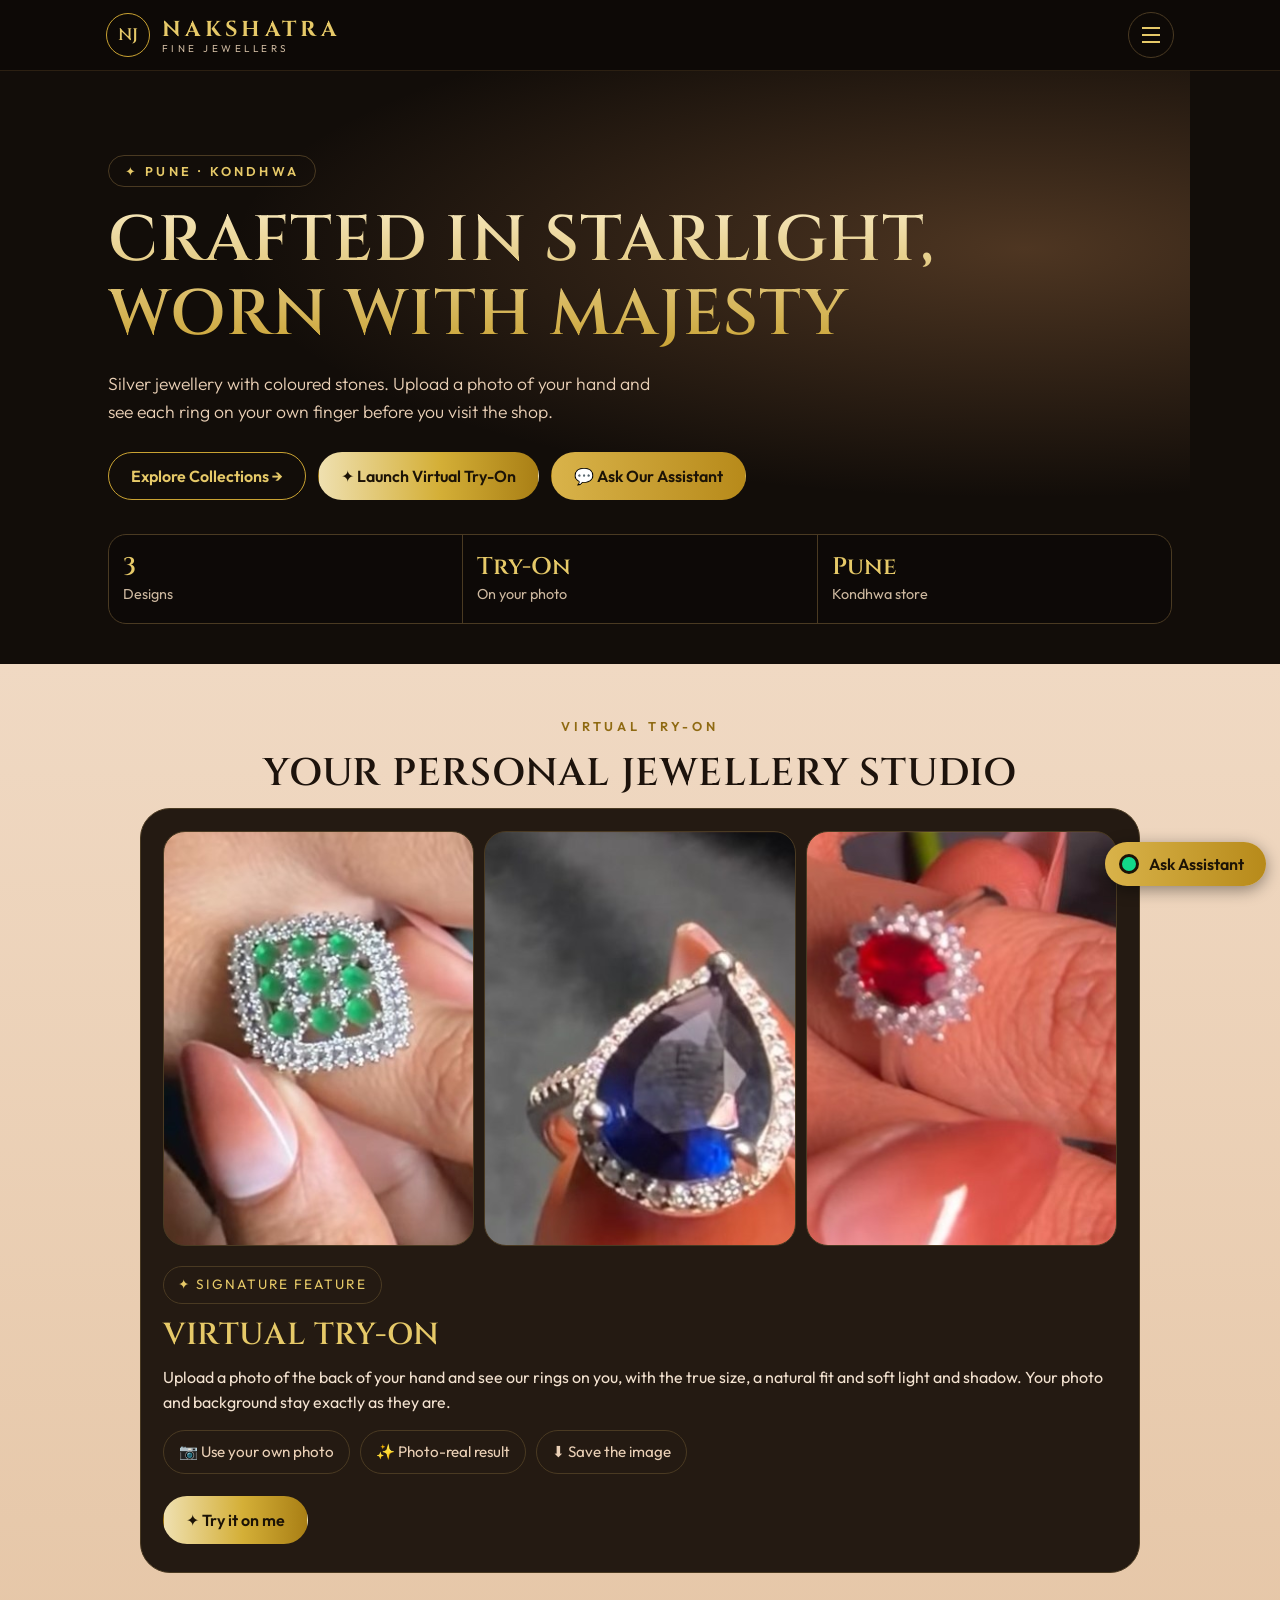
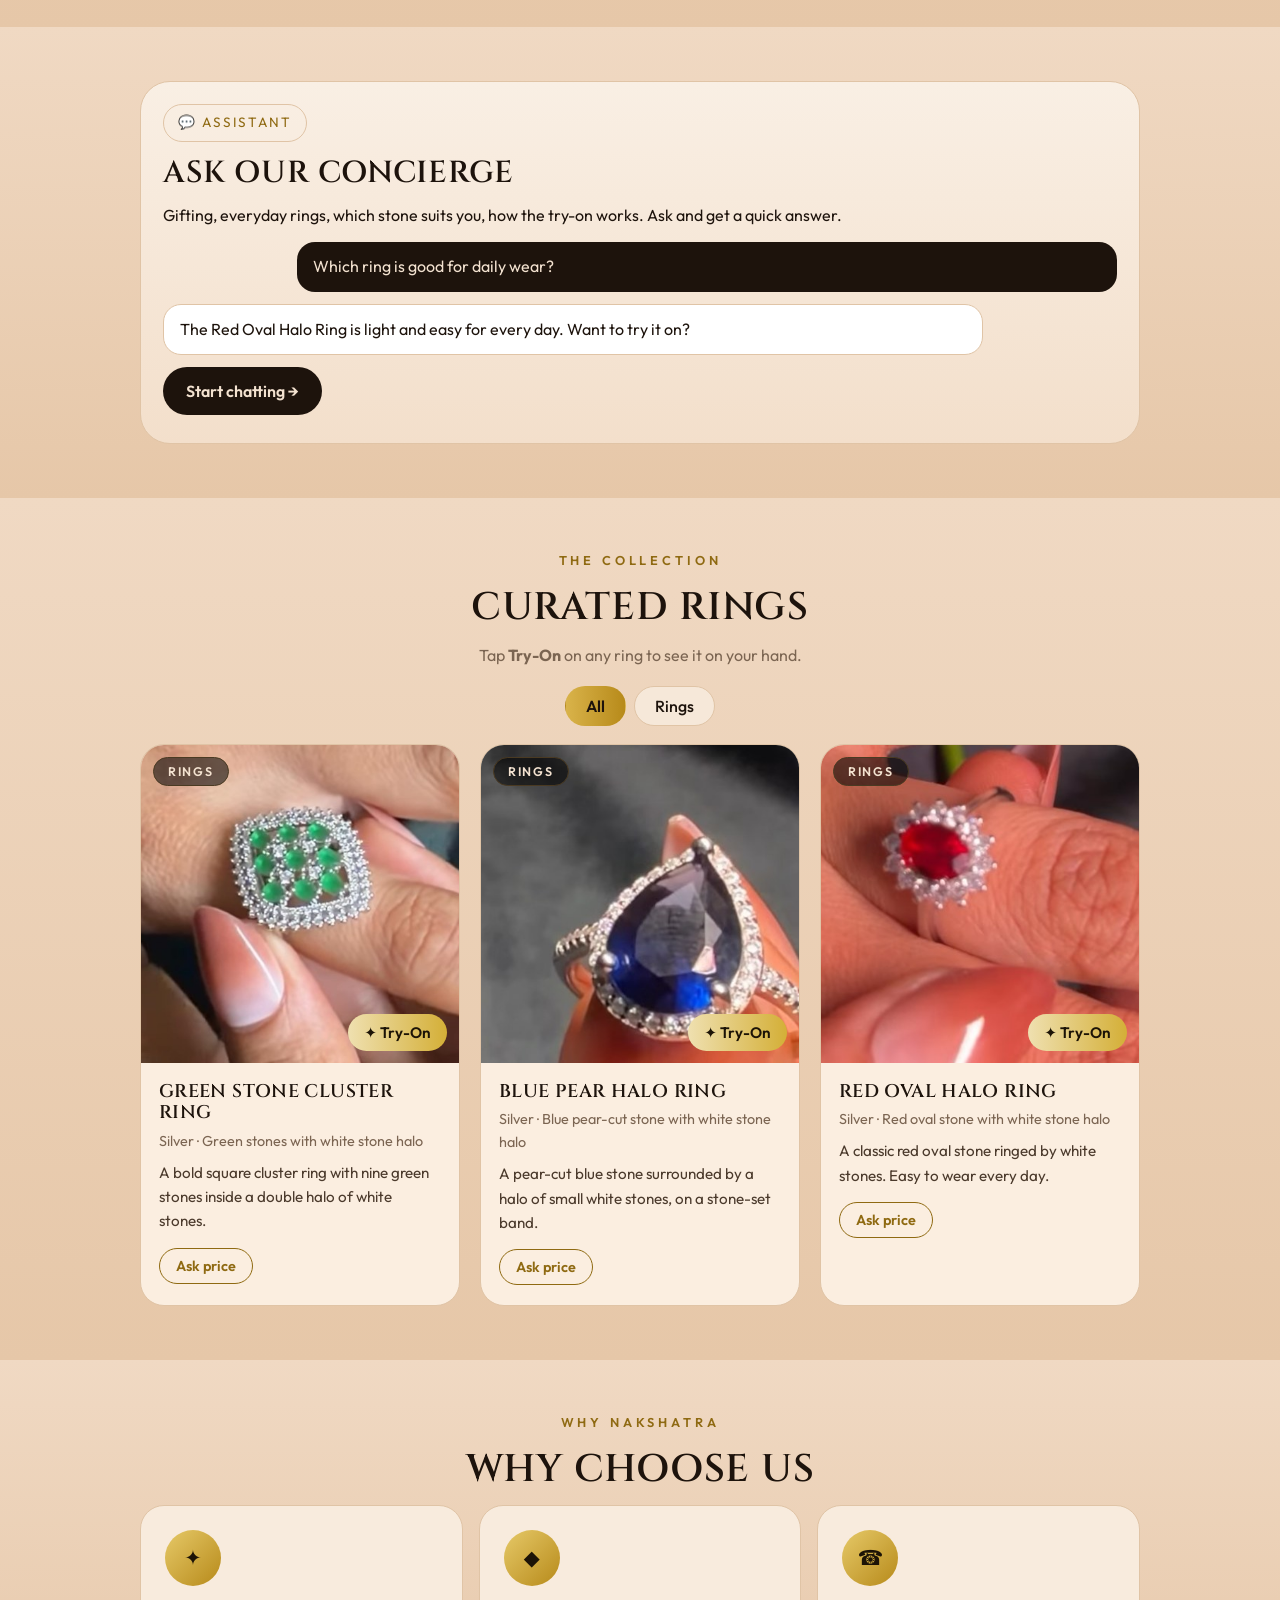
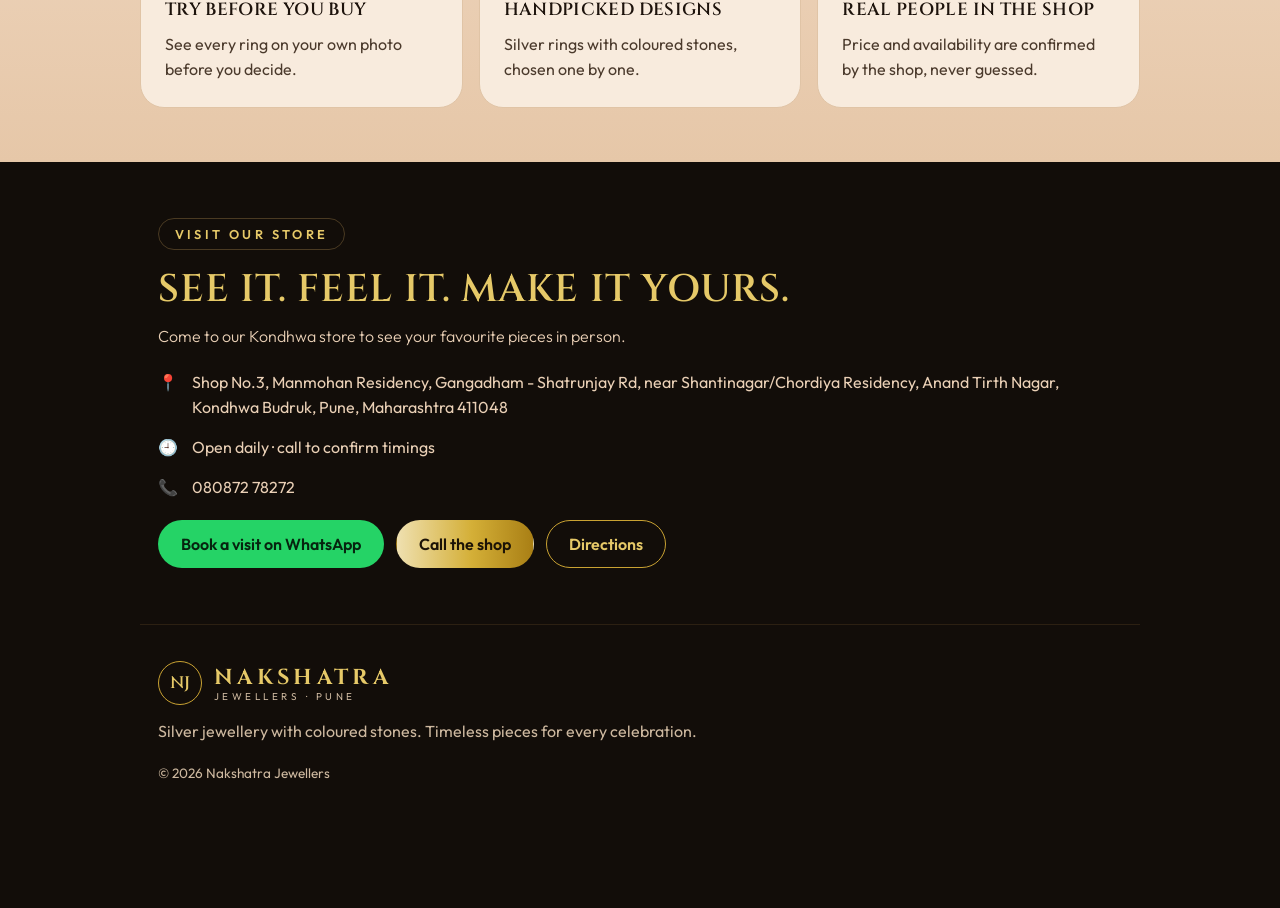
==== docs/index.html @ 8891cc96 "Redesign site: dark/gold concept, try-on studio overlay, store section Co-Authored-By: Claude Sonnet" ====
<!doctype html>
<html lang="en">
<head>
<meta charset="utf-8">
<meta name="viewport" content="width=device-width, initial-scale=1">
<title>Nakshatra Jewellers · Fine Jewellers, Pune</title>
<meta name="description" content="Nakshatra Jewellers, Pune. Silver rings with coloured stones and a virtual try-on: see a ring on your own hand before you visit.">
<link rel="preconnect" href="https://fonts.googleapis.com">
<link rel="preconnect" href="https://fonts.gstatic.com" crossorigin>
<link href="https://fonts.googleapis.com/css2?family=Cinzel:wght@500;600;700&family=Outfit:wght@300;400;500;600&display=swap" rel="stylesheet">
<link rel="stylesheet" href="style.css">
</head>
<body>

<header class="site" id="top">
  <div class="bar">
    <a class="brand" href="#top" aria-label="Nakshatra Jewellers home">
      <span class="mono" aria-hidden="true">NJ</span>
      <span class="bname"><b>NAKSHATRA</b><small>FINE JEWELLERS</small></span>
    </a>
    <button class="menubtn" id="menuBtn" type="button" aria-expanded="false" aria-controls="menu" aria-label="Menu"><span></span><span></span><span></span></button>
  </div>
  <nav class="menu" id="menu" hidden aria-label="Sections">
    <a href="#top">Home</a>
    <a href="#collection">Collection</a>
    <a href="#tryonfeature">AI Try-On</a>
    <a href="#stylist">Chatbot</a>
    <a href="#why">Why Choose Us</a>
    <a href="#contact">Contact Us</a>
  </nav>
</header>

<main>
  <section class="hero">
    <p class="eyebrow">✦ Pune · Kondhwa</p>
    <h1>Crafted in starlight, worn with majesty</h1>
    <p class="sub">Silver jewellery with coloured stones. Upload a photo of your hand and see each ring on your own finger before you visit the shop.</p>
    <div class="ctas">
      <a class="btn ghost" href="#collection">Explore Collections →</a>
      <button class="btn gold" type="button" data-open-studio>✦ Launch Virtual Try-On</button>
      <button class="btn gold2" type="button" data-open-chat>💬 Ask Our Assistant</button>
    </div>
    <div class="stats">
      <div><b id="statCount">3</b><span>Designs</span></div>
      <div><b>Try-On</b><span>On your photo</span></div>
      <div><b>Pune</b><span>Kondhwa store</span></div>
    </div>
  </section>

  <section id="tryonfeature" class="band light">
    <p class="eyebrow dark">Virtual try-on</p>
    <h2>Your personal jewellery studio</h2>
    <div class="feature">
      <div class="showcase" id="showcase" aria-hidden="true"></div>
      <p class="tag">✦ Signature feature</p>
      <h3>Virtual Try-On</h3>
      <p>Upload a photo of the back of your hand and see our rings on you, with the true size, a natural fit and soft light and shadow. Your photo and background stay exactly as they are.</p>
      <ul class="chips">
        <li>📷 Use your own photo</li>
        <li>✨ Photo-real result</li>
        <li>⬇ Save the image</li>
      </ul>
      <button class="btn gold" type="button" data-open-studio>✦ Try it on me</button>
    </div>
  </section>

  <section id="stylist" class="band light">
    <div class="feature soft">
      <p class="tag dark">💬 Assistant</p>
      <h3>Ask our concierge</h3>
      <p>Gifting, everyday rings, which stone suits you, how the try-on works. Ask and get a quick answer.</p>
      <div class="bubble me">Which ring is good for daily wear?</div>
      <div class="bubble bot">The Red Oval Halo Ring is light and easy for every day. Want to try it on?</div>
      <button class="btn dark" type="button" data-open-chat>Start chatting →</button>
    </div>
  </section>

  <section id="collection" class="band light">
    <p class="eyebrow dark">The collection</p>
    <h2>Curated rings</h2>
    <p class="lead">Tap <b>Try-On</b> on any ring to see it on your hand.</p>
    <div class="filters" id="filters" role="group" aria-label="Filter"></div>
    <div class="grid" id="grid"></div>
  </section>

  <section id="why" class="band light">
    <p class="eyebrow dark">Why Nakshatra</p>
    <h2>Why choose us</h2>
    <div class="why">
      <article><span class="ico">✦</span><h3>Try before you buy</h3><p>See every ring on your own photo before you decide.</p></article>
      <article><span class="ico">◆</span><h3>Handpicked designs</h3><p>Silver rings with coloured stones, chosen one by one.</p></article>
      <article><span class="ico">☎</span><h3>Real people in the shop</h3><p>Price and availability are confirmed by the shop, never guessed.</p></article>
    </div>
  </section>

  <section id="contact" class="visit">
    <p class="eyebrow">Visit our store</p>
    <h2>See it. Feel it. Make it yours.</h2>
    <p class="lead2">Come to our Kondhwa store to see your favourite pieces in person.</p>
    <ul class="info">
      <li><span>📍</span><span id="stAddr"></span></li>
      <li><span>🕘</span><span id="stHours"></span></li>
      <li><span>📞</span><span id="stPhone"></span></li>
    </ul>
    <div class="actions">
      <a class="btn wa" id="stWa" target="_blank" rel="noopener">Book a visit on WhatsApp</a>
      <a class="btn gold" id="stCall">Call the shop</a>
      <a class="btn ghost" id="stDir" target="_blank" rel="noopener">Directions</a>
    </div>
  </section>
</main>

<footer class="site">
  <div class="brand"><span class="mono" aria-hidden="true">NJ</span><span class="bname"><b>NAKSHATRA</b><small>JEWELLERS · PUNE</small></span></div>
  <p>Silver jewellery with coloured stones. Timeless pieces for every celebration.</p>
  <p class="copy">© 2026 Nakshatra Jewellers</p>
</footer>

<!-- Try-on studio -->
<div class="studio-wrap" id="studioWrap" hidden role="dialog" aria-modal="true" aria-labelledby="studioTitle">
  <div class="studio-head">
    <div><h2 id="studioTitle">Virtual Try-On Studio</h2><p>Upload a photo and see the ring on you.</p></div>
    <button type="button" id="studioClose" class="x" aria-label="Close studio">×</button>
  </div>
  <div class="studio-body">
    <details class="how" open>
      <summary>How to use · 4 easy steps</summary>
      <ol>
        <li><b>Add your photo.</b> Bright light, back of the hand, fingers visible.</li>
        <li><b>Pick the ring</b> you want to wear.</li>
        <li><b>Generate.</b> A few seconds and the ring is placed on your finger.</li>
        <li><b>Save</b> the image to share it.</li>
      </ol>
    </details>
    <div class="studio">
      <div class="stage">
        <canvas id="cv" width="800" height="600" aria-label="Try-on preview"></canvas>
        <div class="busy" id="busy" hidden><div><span class="spin" aria-hidden="true"></span><p id="busyTxt"></p></div></div>
      </div>
      <div class="controls">
        <div class="step">
          <h3>Step 1 · Your photo</h3>
          <input type="file" id="file" class="file" accept="image/*">
          <label class="btn gold" for="file" id="upload">⬆ Upload photo</label>
        </div>
        <div class="step" id="stepRing" hidden>
          <h3>Step 2 · Jewellery</h3>
          <div class="picks" id="picks"></div>
        </div>
        <div class="step" id="stepGo" hidden>
          <h3>Step 3 · See it on your finger</h3>
          <button class="btn gold" id="generate" type="button">Generate try-on</button>
          <button class="btn ghost" id="save" type="button" disabled>Save image</button>
        </div>
        <p class="status" id="status" role="status" aria-live="polite">Add a clear photo of the back of your hand to start.</p>
      </div>
    </div>
  </div>
</div>

<button class="chatbtn" id="chatBtn" type="button" aria-expanded="false" aria-controls="chat"><span class="dot" aria-hidden="true"></span>Ask Assistant</button>
<aside class="chat" id="chat" hidden aria-label="Chat">
  <div class="chathead"><strong>Chat with Nakshatra</strong><button type="button" id="chatClose" aria-label="Close chat">×</button></div>
  <div class="msgs" id="msgs" aria-live="polite"></div>
  <div class="faq" id="faq"></div>
  <form class="chatform" id="chatForm" hidden>
    <input type="text" id="chatIn" placeholder="Type your question" aria-label="Your question" autocomplete="off">
    <button class="btn gold" type="submit" id="chatSend">Send</button>
  </form>
</aside>

<script src="config.js"></script>
<script src="products.js"></script>
<script src="app.js"></script>
</body>
</html>
---- docs/style.css ----
:root{
  --ink:#1d130c; --dark:#120d09; --dark2:#241a12; --cream:#f3e2d0; --cream2:#ead0b6; --muted:#7b6552; --lmuted:#cdb89f;
  --gold:#c9a232; --gold2:#e6c968; --goldd:#8f6a12; --line:#4a3a22; --lline:#e0c4a6; --danger:#e0584f;
  --serif:"Cinzel",Georgia,"Times New Roman",serif; --sans:"Outfit",system-ui,-apple-system,"Segoe UI",Roboto,Arial,sans-serif;
}
*{box-sizing:border-box}
html{scroll-behavior:smooth;scroll-padding-top:72px}
body{margin:0;background:var(--dark);color:var(--cream);font:16px/1.6 var(--sans)}
body.lock{overflow:hidden}
h1,h2,h3{font-family:var(--serif);font-weight:600;margin:0 0 12px;line-height:1.15;text-transform:uppercase;letter-spacing:.02em}
h1{font-size:clamp(2.2rem,8vw,4rem);background:linear-gradient(180deg,#f6e7bd,#c9a232);-webkit-background-clip:text;background-clip:text;color:transparent}
h2{font-size:clamp(1.6rem,5vw,2.4rem)}
h3{font-size:1.1rem}
p{margin:0 0 14px}
a{color:inherit}
[hidden]{display:none!important}
:focus-visible{outline:2px solid var(--gold2);outline-offset:2px}

/* header */
header.site{position:sticky;top:0;z-index:40;background:rgba(14,10,7,.96);border-bottom:1px solid #2c2012}
.bar{display:flex;justify-content:space-between;align-items:center;padding:12px 16px;max-width:1100px;margin:0 auto}
.brand{display:flex;align-items:center;gap:12px;text-decoration:none}
.mono{display:grid;place-items:center;width:44px;height:44px;border:1.5px solid var(--gold);border-radius:50%;font:600 1.05rem var(--serif);color:var(--gold2)}
.bname{display:flex;flex-direction:column;line-height:1.1}
.bname b{font:700 1.35rem var(--serif);letter-spacing:.2em;color:var(--gold2)}
.bname small{font-size:.62rem;letter-spacing:.35em;color:var(--lmuted)}
.menubtn{width:46px;height:46px;border-radius:50%;border:1px solid var(--line);background:none;display:grid;place-content:center;gap:5px;cursor:pointer}
.menubtn span{display:block;width:18px;height:2px;background:var(--gold2)}
.menu{display:flex;flex-direction:column;max-width:1100px;margin:0 auto;padding:6px 16px 14px}
.menu a{padding:13px 4px;text-decoration:none;color:var(--cream);border-top:1px solid #2c2012;font-size:1.05rem}
.menu a:hover{color:var(--gold2)}

/* buttons */
.btn{display:inline-block;border:1px solid transparent;padding:13px 22px;border-radius:999px;font:600 1rem var(--sans);cursor:pointer;text-decoration:none;text-align:center;color:var(--ink)}
.btn.gold{background:linear-gradient(90deg,#efe0b0,#d4af37 55%,#a97f15);color:#1c1306}
.btn.gold2{background:linear-gradient(90deg,#d9b34a,#b78a1a);color:#1c1306}
.btn.ghost{background:transparent;border-color:var(--gold);color:var(--gold2)}
.btn.dark{background:var(--ink);color:var(--cream)}
.btn.wa{background:#25d366;color:#06240f}
.btn:disabled{opacity:.45;cursor:not-allowed}

/* hero */
.hero{padding:52px 18px 40px;max-width:1100px;margin:0 auto;background:radial-gradient(120% 70% at 85% 30%,rgba(190,130,80,.35),transparent 60%)}
.eyebrow{display:inline-block;margin:0 0 18px;padding:7px 16px;border:1px solid var(--line);border-radius:999px;font:600 .8rem var(--sans);letter-spacing:.25em;text-transform:uppercase;color:var(--gold2)}
.eyebrow.dark{border:0;padding:0;color:var(--goldd);display:block;text-align:center;letter-spacing:.3em}
.sub{font-size:1.1rem;color:var(--cream2);max-width:46ch;margin:18px 0 26px;font-weight:300}
.ctas{display:flex;flex-direction:column;gap:12px;align-items:flex-start}
.stats{display:flex;margin-top:34px;border:1px solid var(--line);border-radius:18px;background:rgba(0,0,0,.28)}
.stats div{flex:1;padding:16px 14px;display:flex;flex-direction:column;border-left:1px solid var(--line)}
.stats div:first-child{border-left:0}
.stats b{font:600 1.5rem var(--serif);color:var(--gold2)}
.stats span{font-size:.9rem;color:var(--lmuted)}

/* light bands */
.band{padding:54px 18px;max-width:100%}
.band.light{background:linear-gradient(180deg,#f0d9c3,#e6c7a8);color:var(--ink)}
.band>*{max-width:1000px;margin-left:auto;margin-right:auto}
.band h2{text-align:center}
.lead{text-align:center;color:var(--muted)}
.feature{background:var(--dark2);color:var(--cream);border:1px solid var(--line);border-radius:30px;padding:22px 22px 28px}
.feature.soft{background:linear-gradient(180deg,#f9efe4,#f3dfcb);color:var(--ink);border-color:var(--lline)}
.feature h3{font-size:1.9rem;color:var(--gold2)}
.feature.soft h3{color:var(--ink)}
.tag{display:inline-block;padding:7px 14px;border:1px solid var(--line);border-radius:999px;font-size:.85rem;letter-spacing:.14em;text-transform:uppercase;color:var(--gold2)}
.tag.dark{border-color:var(--lline);color:var(--goldd)}
.showcase{display:grid;grid-template-columns:repeat(3,1fr);gap:10px;margin-bottom:20px}
.showcase div{aspect-ratio:3/4;border-radius:22px;border:1px solid var(--line);background:#0f0a06 center/cover}
.chips{list-style:none;margin:6px 0 22px;padding:0;display:flex;flex-wrap:wrap;gap:10px}
.chips li{padding:9px 15px;border:1px solid var(--line);border-radius:999px;font-size:.95rem;color:var(--cream2)}
.bubble{max-width:86%;padding:12px 16px;border-radius:18px;margin:12px 0}
.bubble.me{background:var(--ink);color:var(--cream);margin-left:auto}
.bubble.bot{background:#fff;border:1px solid var(--lline)}

/* collection */
.filters{display:flex;gap:8px;flex-wrap:wrap;justify-content:center;margin:18px auto}
.filters button{border:1px solid var(--lline);background:#f6e8d9;color:var(--ink);padding:9px 20px;border-radius:999px;font:500 1rem var(--sans);cursor:pointer}
.filters button[aria-pressed="true"]{background:linear-gradient(90deg,#d9b34a,#b78a1a);border-color:transparent;font-weight:600}
.grid{display:grid;grid-template-columns:repeat(auto-fill,minmax(260px,1fr));gap:20px;max-width:1000px}
.card{background:#fbeee0;border:1px solid var(--lline);border-radius:24px;overflow:hidden;min-width:0}
.card .ph{position:relative;background:var(--dark)}
.card img{display:block;width:100%;aspect-ratio:1/1;object-fit:cover}
.card .badge{position:absolute;left:12px;top:12px;padding:6px 14px;border-radius:999px;background:rgba(0,0,0,.55);border:1px solid var(--line);font:600 .78rem var(--sans);letter-spacing:.14em;text-transform:uppercase;color:var(--cream)}
.card .tryb{position:absolute;right:12px;bottom:12px;padding:9px 16px;border:0;border-radius:999px;background:linear-gradient(90deg,#efe0b0,#d4af37);color:#1c1306;font:600 .95rem var(--sans);cursor:pointer}
.card .body{padding:16px 18px 20px}
.card h3{font-size:1.15rem;margin:2px 0 6px}
.card .meta{font-size:.9rem;color:var(--muted);margin-bottom:8px}
.card p{font-size:.95rem;color:#4b3a2c}
.card .ask{border:1px solid var(--goldd);background:none;color:var(--goldd);padding:8px 16px;border-radius:999px;font:600 .9rem var(--sans);cursor:pointer}

/* why */
.why{display:grid;gap:16px;grid-template-columns:repeat(auto-fit,minmax(240px,1fr))}
.why article{background:#f8ebdd;border:1px solid var(--lline);border-radius:24px;padding:24px}
.ico{display:grid;place-items:center;width:56px;height:56px;border-radius:50%;background:linear-gradient(135deg,#e6c968,#b78a1a);font-size:1.3rem;margin-bottom:14px;color:#1c1306}
.why p{color:#4b3a2c;margin:0}

/* visit */
.visit{padding:56px 18px;max-width:1000px;margin:0 auto}
.visit h2{color:var(--gold2)}
.lead2{color:var(--cream2);font-weight:300}
.info{list-style:none;padding:0;margin:20px 0;display:grid;gap:14px}
.info li{display:flex;gap:14px;color:var(--cream2)}
.actions{display:flex;flex-direction:column;gap:12px;align-items:flex-start}

footer.site{border-top:1px solid #2c2012;padding:36px 18px 110px;max-width:1000px;margin:0 auto;color:var(--lmuted)}
footer .copy{font-size:.85rem;margin-top:18px}
footer .brand{margin-bottom:14px}

/* studio overlay */
.studio-wrap{position:fixed;inset:0;z-index:60;background:var(--dark);overflow-y:auto;-webkit-overflow-scrolling:touch}
.studio-head{position:sticky;top:0;z-index:2;display:flex;justify-content:space-between;align-items:center;gap:12px;padding:14px 16px;background:#0e0a07;border-bottom:1px solid #2c2012}
.studio-head h2{font-size:1.15rem;margin:0;color:var(--gold2)}
.studio-head p{margin:0;font-size:.85rem;color:var(--lmuted)}
.x{width:44px;height:44px;border-radius:50%;border:1px solid var(--line);background:none;color:var(--cream);font-size:1.6rem;line-height:1;cursor:pointer}
.studio-body{max-width:1000px;margin:0 auto;padding:16px 16px 40px}
.how{border:1px solid var(--line);border-radius:18px;padding:12px 16px;margin-bottom:18px;background:#19110a}
.how summary{cursor:pointer;color:var(--gold2);letter-spacing:.12em;text-transform:uppercase;font-size:.85rem;font-weight:600}
.how ol{margin:12px 0 4px;padding-left:20px;color:var(--cream2)}
.studio{display:grid;grid-template-columns:minmax(0,1.2fr) minmax(0,1fr);gap:24px;align-items:start}
.stage{position:relative}
.stage canvas{display:block;width:auto;max-width:100%;max-height:78vh;height:auto;margin:0 auto;background:#151009;border:1px solid var(--line);border-radius:18px;touch-action:pan-y}
.step{margin-bottom:22px}
.step h3{font-size:.85rem;letter-spacing:.25em;color:var(--gold2)}
.step .btn+.btn{margin-left:8px}
.picks{display:grid;grid-template-columns:repeat(3,1fr);gap:8px}
.pick{border:2px solid var(--line);border-radius:16px;background:#19110a;color:var(--cream);padding:8px;cursor:pointer;font:inherit;font-size:.78rem;line-height:1.3;text-align:center}
.pick img{display:block;width:100%;aspect-ratio:1;object-fit:contain;background:#0f0a06;border-radius:10px;margin-bottom:6px}
.pick[aria-pressed="true"]{border-color:var(--gold2);background:#2a1d0e}
.status{min-height:3em;color:var(--lmuted)}
.status.err{color:var(--danger)}
.file{position:absolute;width:1px;height:1px;opacity:0;overflow:hidden}
.file:focus-visible + label{outline:2px solid var(--gold2);outline-offset:2px}
.busy{position:absolute;inset:0;display:grid;place-items:center;text-align:center;padding:24px;background:rgba(14,10,7,.85);color:var(--cream);font-weight:600;border-radius:18px}
.busy p{margin:12px 0 0;max-width:30ch}
.spin{display:inline-block;width:34px;height:34px;border:3px solid var(--line);border-top-color:var(--gold2);border-radius:50%;animation:spin 1s linear infinite}
@keyframes spin{to{transform:rotate(360deg)}}
@media (prefers-reduced-motion:reduce){.spin{animation:none}html{scroll-behavior:auto}}

/* chat */
.chatbtn{position:fixed;right:max(14px,env(safe-area-inset-right,0px));bottom:calc(14px + env(safe-area-inset-bottom,0px));z-index:50;display:flex;align-items:center;gap:10px;background:linear-gradient(90deg,#d9b34a,#b78a1a);color:#1c1306;border:0;border-radius:999px;padding:12px 22px 12px 14px;font:600 1rem var(--sans);cursor:pointer;box-shadow:0 4px 16px rgba(0,0,0,.4)}
.chatbtn .dot{width:20px;height:20px;border-radius:50%;background:#12d98a;border:3px solid #1c1306}
.chat{position:fixed;right:max(14px,env(safe-area-inset-right,0px));bottom:calc(14px + env(safe-area-inset-bottom,0px));z-index:70;width:min(380px,calc(100vw - 28px));height:min(540px,calc(100dvh - 28px));background:#fbeee0;color:var(--ink);border:1px solid var(--lline);border-radius:22px;box-shadow:0 10px 36px rgba(0,0,0,.5);display:flex;flex-direction:column;overflow:hidden}
.chathead{display:flex;justify-content:space-between;align-items:center;padding:14px 16px;background:var(--dark);color:var(--gold2);font-family:var(--serif);letter-spacing:.06em}
.chathead button{background:none;border:0;color:var(--cream);font-size:1.5rem;line-height:1;cursor:pointer}
.msgs{flex:1;min-height:0;overflow-y:auto;padding:12px;display:flex;flex-direction:column;gap:8px}
.m{max-width:88%;padding:9px 13px;border-radius:16px;white-space:pre-wrap;overflow-wrap:anywhere;font-size:.95rem}
.m.bot{background:#fff;border:1px solid var(--lline);align-self:flex-start}
.m.me{background:var(--ink);color:var(--cream);align-self:flex-end}
.faq{display:flex;flex-wrap:wrap;gap:6px;padding:0 12px 10px}
.faq button{border:1px solid var(--lline);background:#f6e8d9;border-radius:999px;padding:7px 13px;font:inherit;font-size:.85rem;cursor:pointer;color:var(--ink)}
.chatform{display:flex;gap:8px;padding:10px;border-top:1px solid var(--lline)}
.chatform input{flex:1;min-width:0;padding:10px 14px;border:1px solid var(--lline);border-radius:999px;font:inherit;background:#fff}

@media (min-width:760px){
  .ctas{flex-direction:row;flex-wrap:wrap}
  .actions{flex-direction:row;flex-wrap:wrap}
  .hero{padding-top:84px}
  .menu{flex-direction:row;gap:24px;border-top:0}
  .menu a{border:0}
}
@media (max-width:820px){
  .studio{grid-template-columns:minmax(0,1fr)}
}
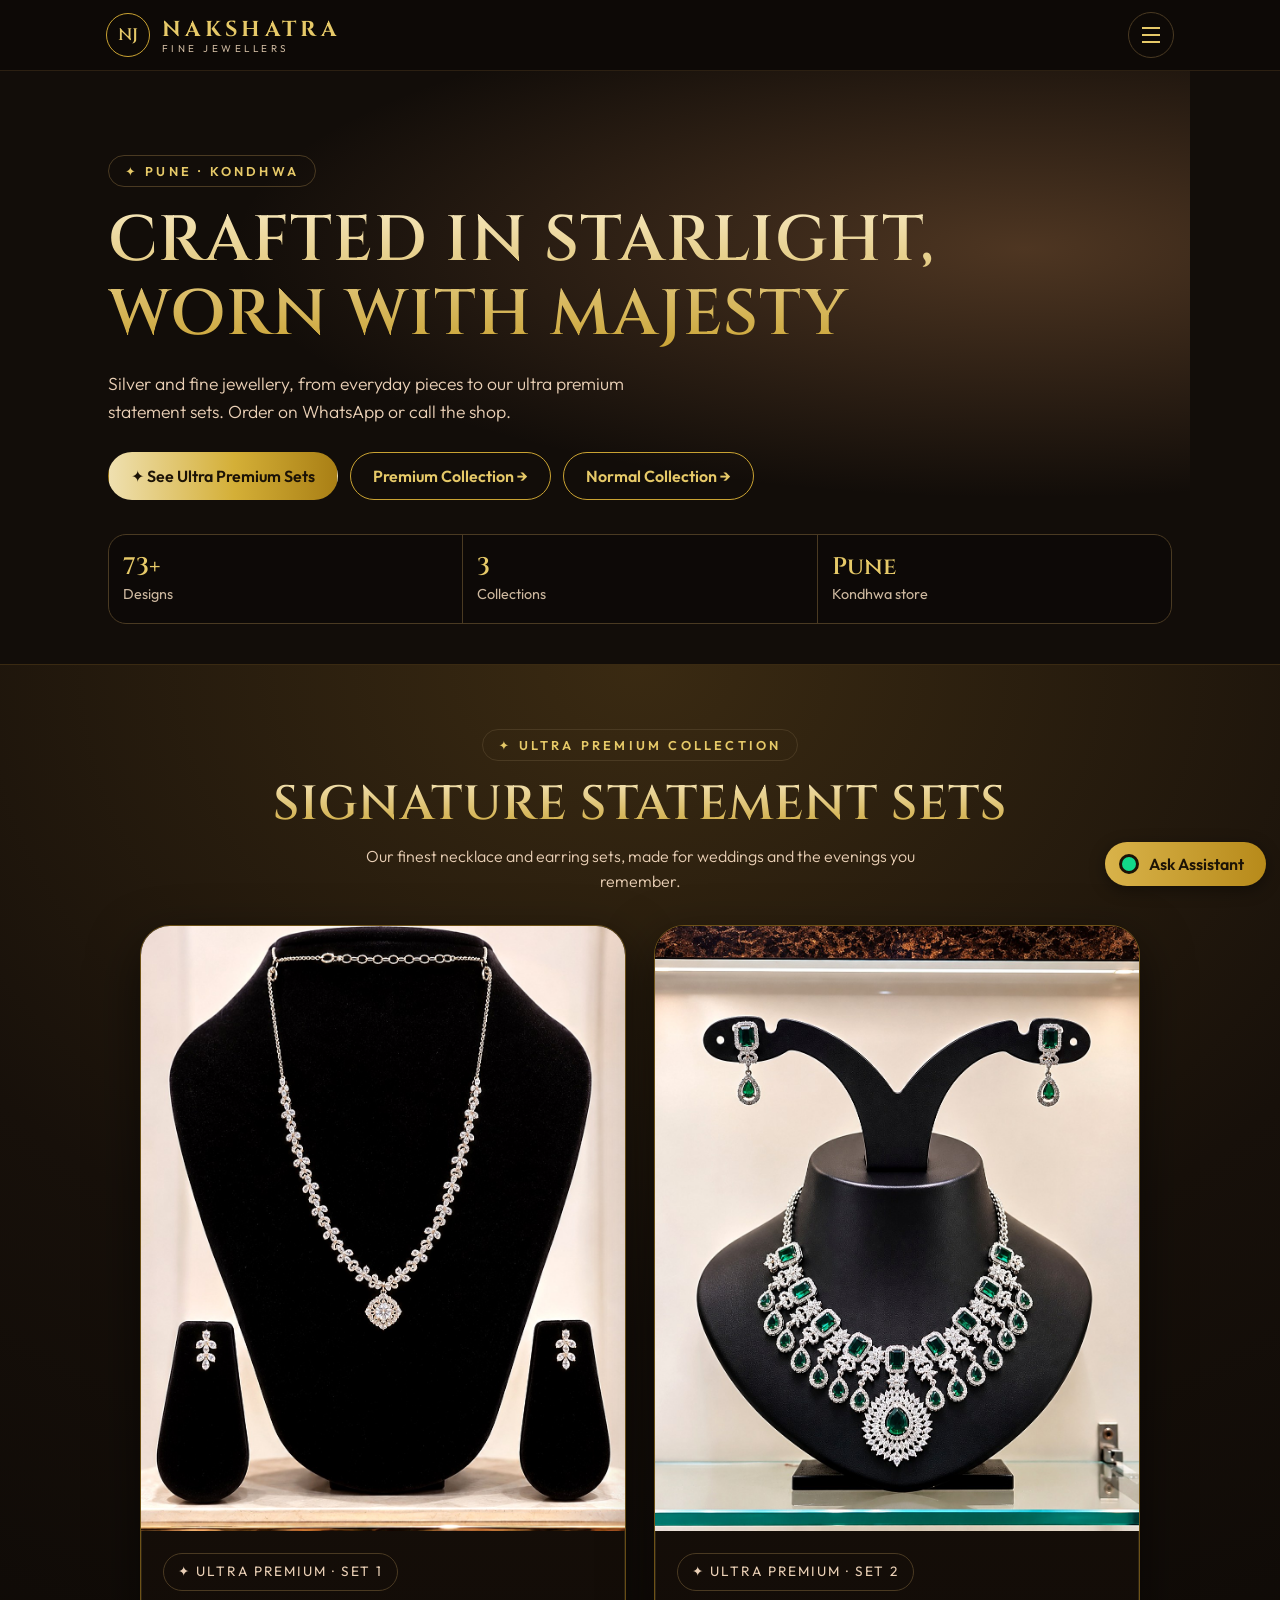
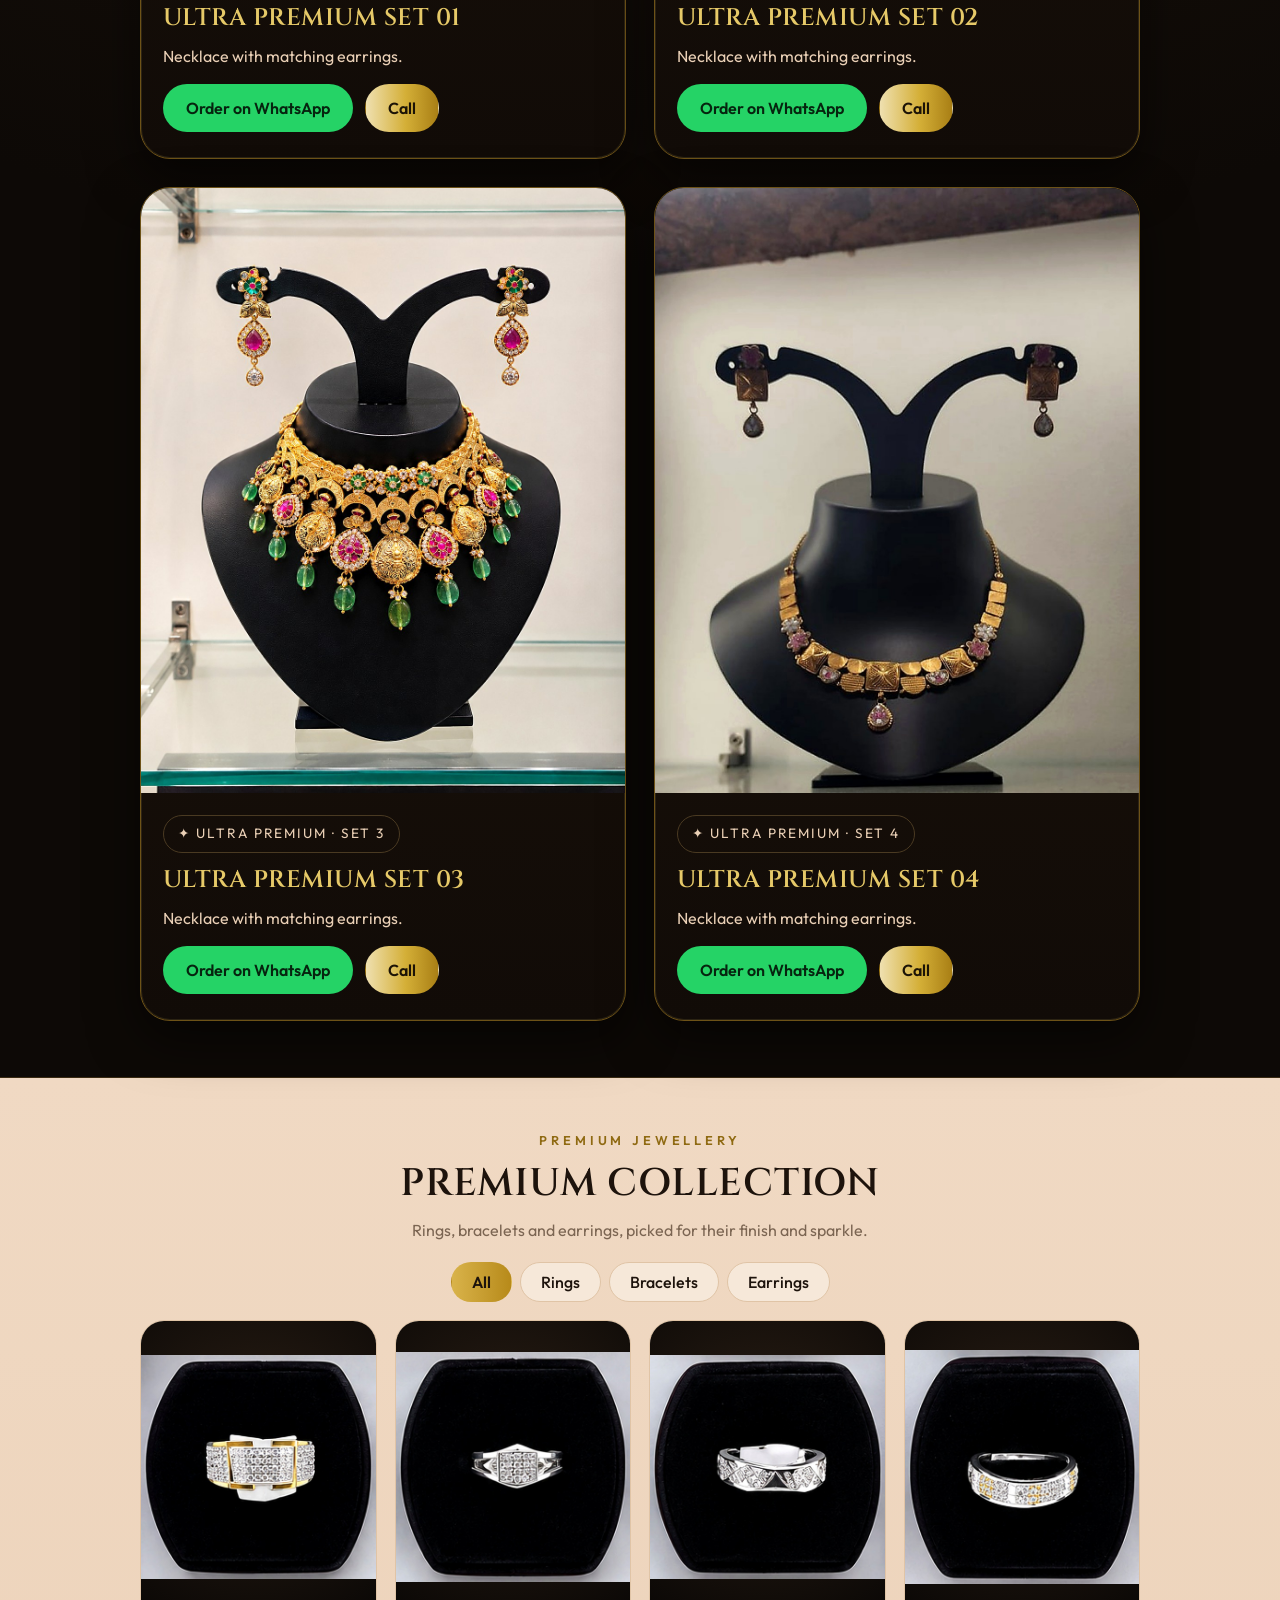
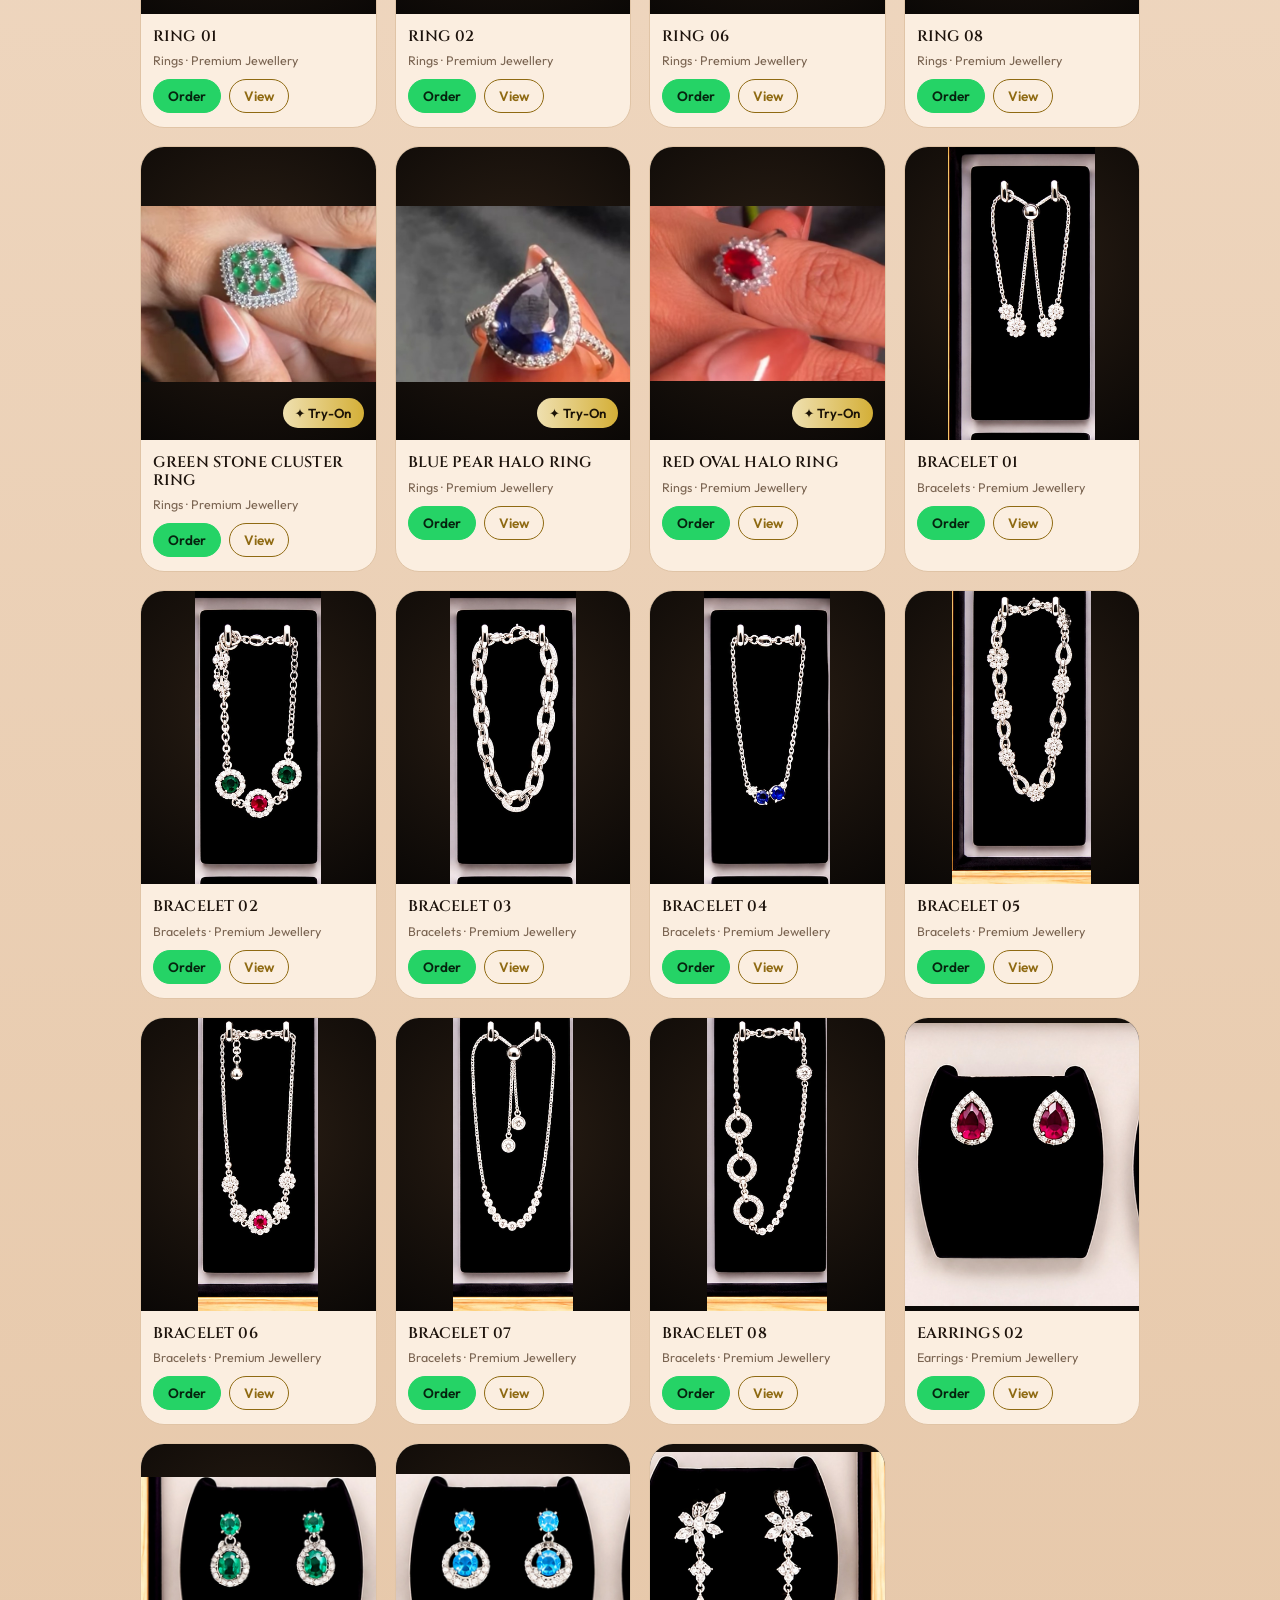
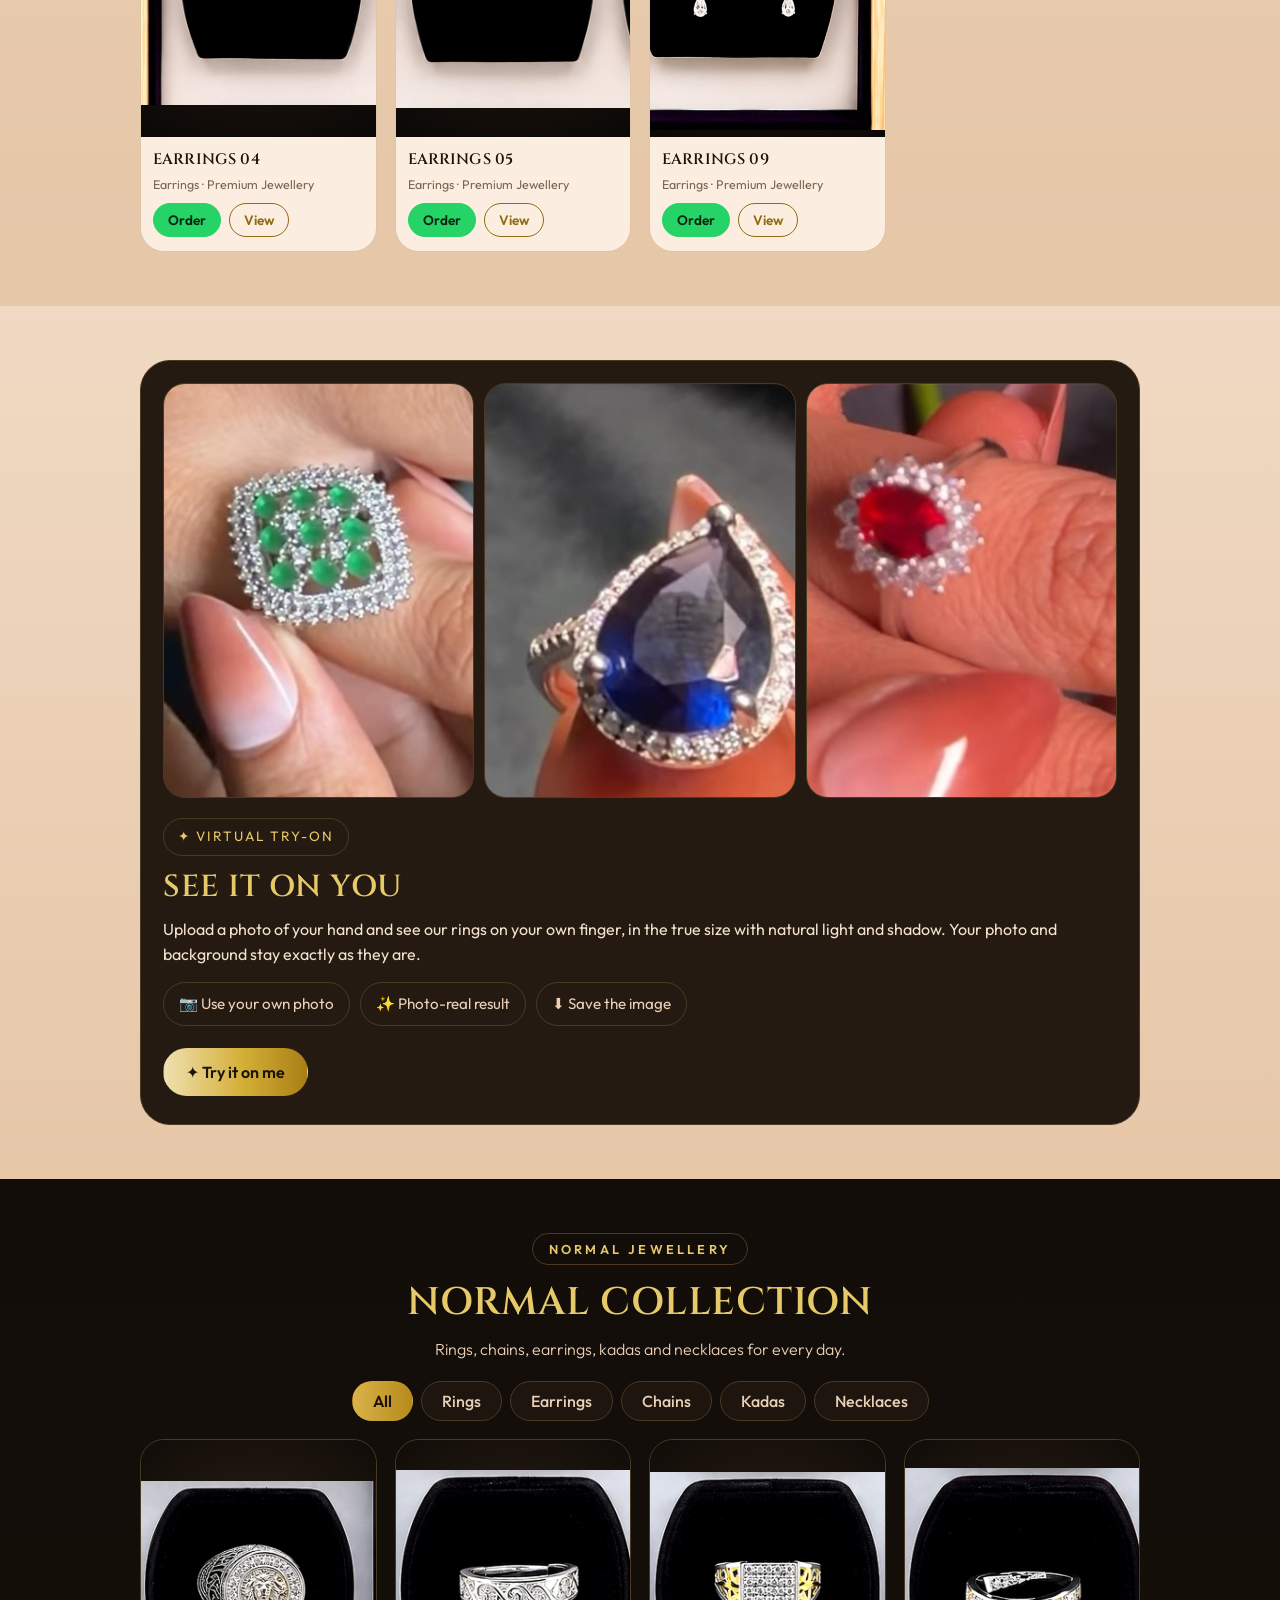
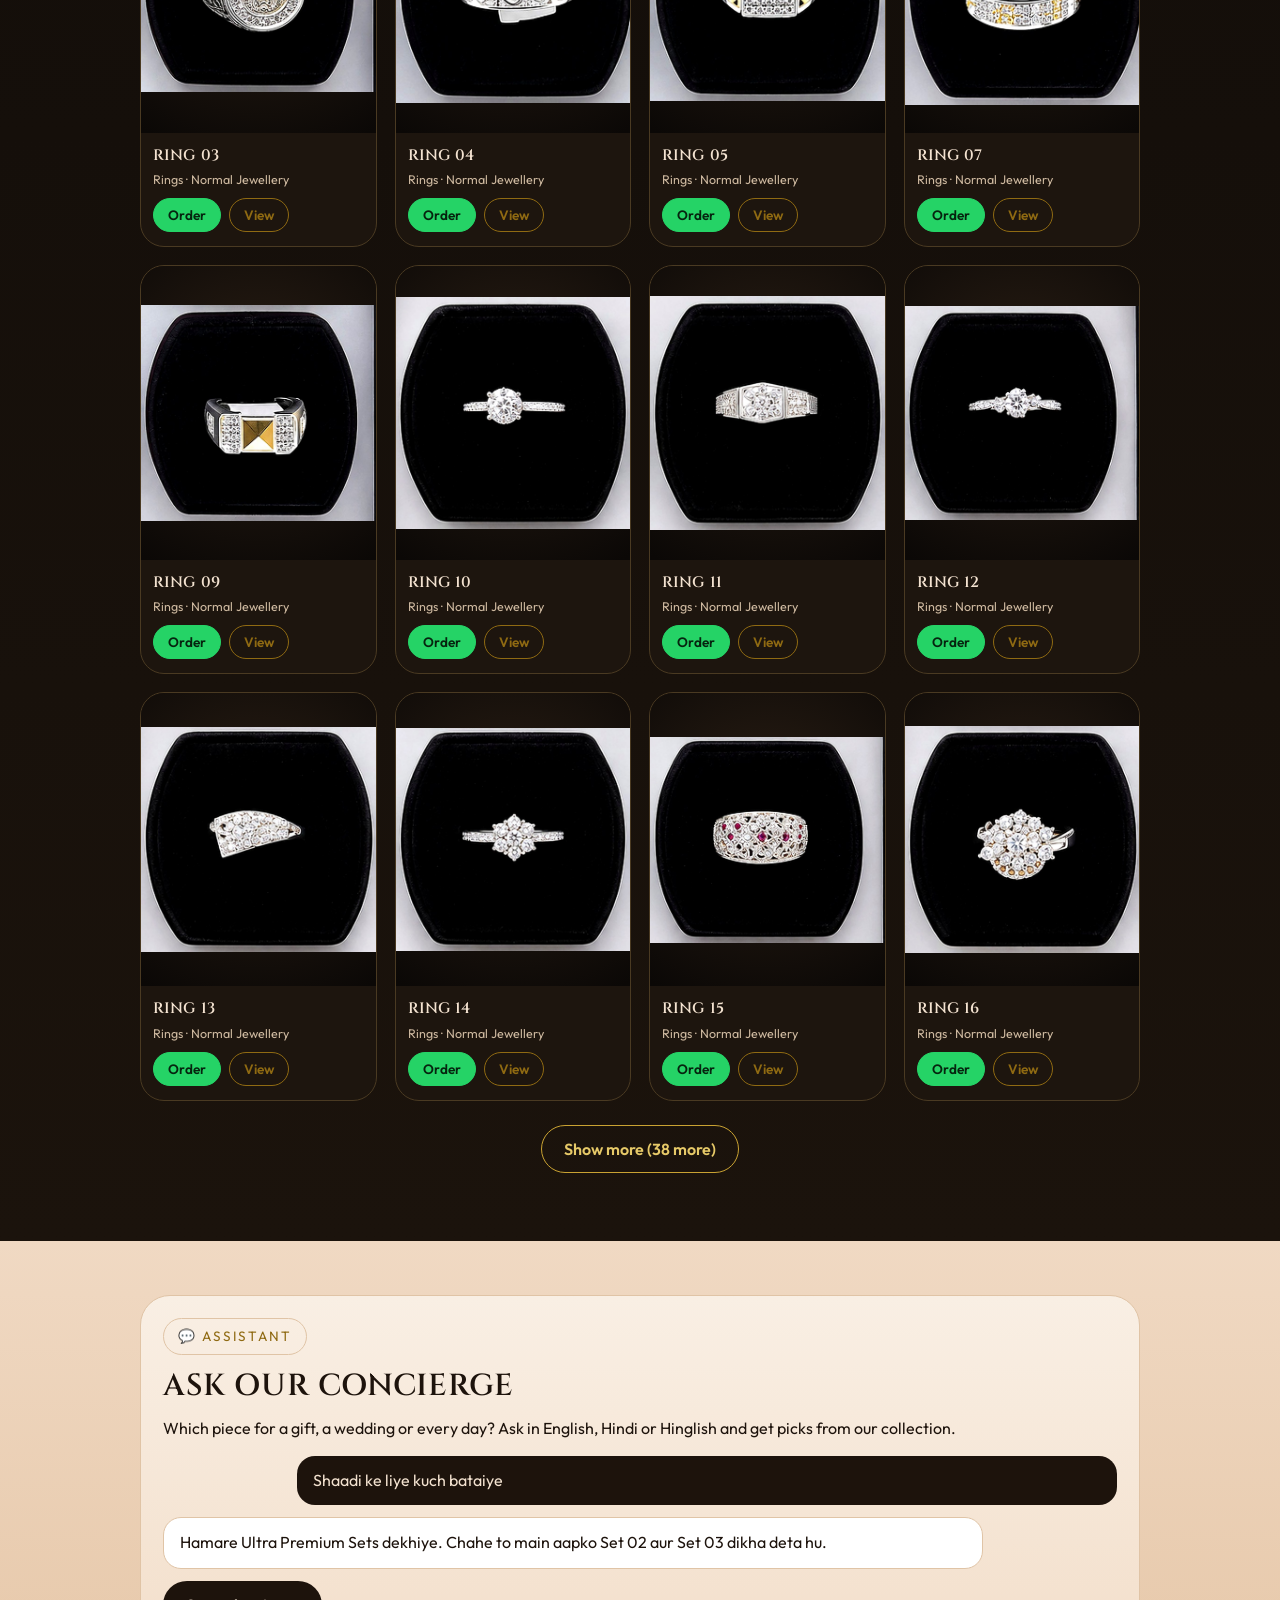
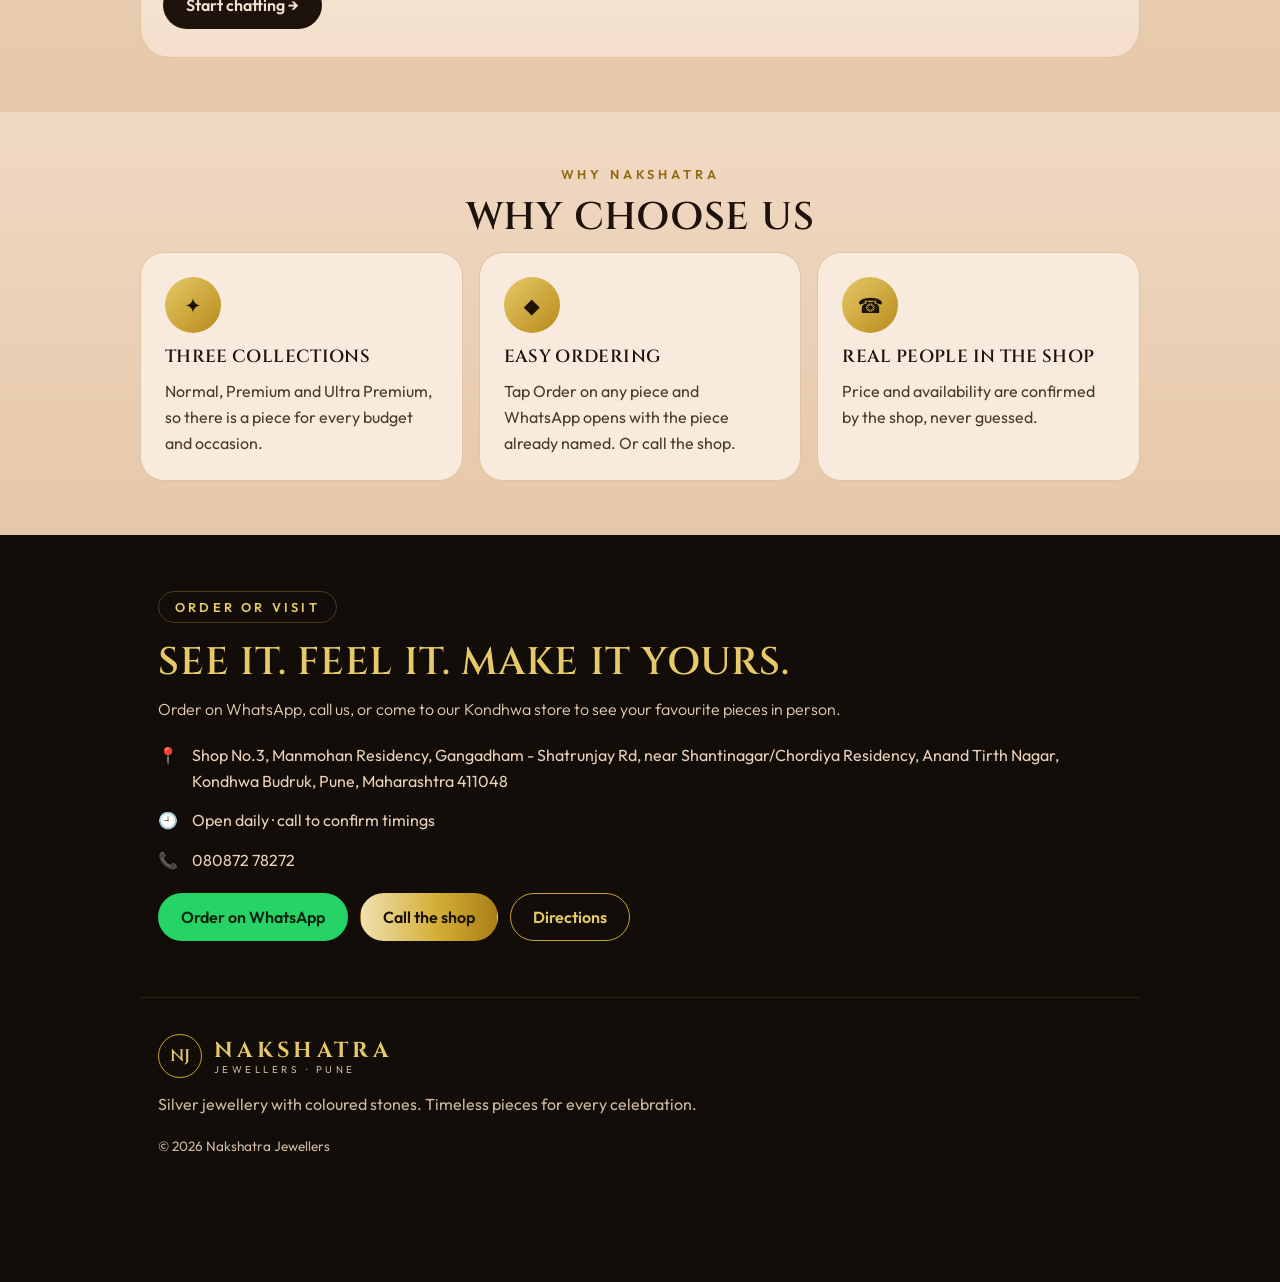
==== commit 781e3eed: "Catalogue from PDFs: ultra premium showcase, premium, normal, order via WhatsApp/call, smarter chatb" ====
--- a/docs/index.html
+++ b/docs/index.html
@@ -22,11 +22,12 @@
   </div>
   <nav class="menu" id="menu" hidden aria-label="Sections">
     <a href="#top">Home</a>
-    <a href="#collection">Collection</a>
-    <a href="#tryonfeature">AI Try-On</a>
+    <a href="#ultra">Ultra Premium</a>
+    <a href="#premium">Premium</a>
+    <a href="#normal">Normal</a>
+    <a href="#tryonfeature">Try-On</a>
     <a href="#stylist">Chatbot</a>
-    <a href="#why">Why Choose Us</a>
-    <a href="#contact">Contact Us</a>
+    <a href="#contact">Order / Contact</a>
   </nav>
 </header>
 
@@ -34,27 +35,40 @@
   <section class="hero">
     <p class="eyebrow">✦ Pune · Kondhwa</p>
     <h1>Crafted in starlight, worn with majesty</h1>
-    <p class="sub">Silver jewellery with coloured stones. Upload a photo of your hand and see each ring on your own finger before you visit the shop.</p>
+    <p class="sub">Silver and fine jewellery, from everyday pieces to our ultra premium statement sets. Order on WhatsApp or call the shop.</p>
     <div class="ctas">
-      <a class="btn ghost" href="#collection">Explore Collections →</a>
-      <button class="btn gold" type="button" data-open-studio>✦ Launch Virtual Try-On</button>
-      <button class="btn gold2" type="button" data-open-chat>💬 Ask Our Assistant</button>
+      <a class="btn gold" href="#ultra">✦ See Ultra Premium Sets</a>
+      <a class="btn ghost" href="#premium">Premium Collection →</a>
+      <a class="btn ghost" href="#normal">Normal Collection →</a>
     </div>
     <div class="stats">
-      <div><b id="statCount">3</b><span>Designs</span></div>
-      <div><b>Try-On</b><span>On your photo</span></div>
+      <div><b id="statCount">70+</b><span>Designs</span></div>
+      <div><b>3</b><span>Collections</span></div>
       <div><b>Pune</b><span>Kondhwa store</span></div>
     </div>
   </section>
 
+  <section id="ultra" class="ultra">
+    <p class="eyebrow">✦ Ultra Premium Collection</p>
+    <h2>Signature statement sets</h2>
+    <p class="lead2">Our finest necklace and earring sets, made for weddings and the evenings you remember.</p>
+    <div class="sets" id="sets"></div>
+  </section>
+
+  <section id="premium" class="band light">
+    <p class="eyebrow dark">Premium Jewellery</p>
+    <h2>Premium collection</h2>
+    <p class="lead">Rings, bracelets and earrings, picked for their finish and sparkle.</p>
+    <div class="filters" id="pFilters" role="group" aria-label="Premium filter"></div>
+    <div class="grid" id="pGrid"></div>
+  </section>
+
   <section id="tryonfeature" class="band light">
-    <p class="eyebrow dark">Virtual try-on</p>
-    <h2>Your personal jewellery studio</h2>
     <div class="feature">
       <div class="showcase" id="showcase" aria-hidden="true"></div>
-      <p class="tag">✦ Signature feature</p>
-      <h3>Virtual Try-On</h3>
-      <p>Upload a photo of the back of your hand and see our rings on you, with the true size, a natural fit and soft light and shadow. Your photo and background stay exactly as they are.</p>
+      <p class="tag">✦ Virtual Try-On</p>
+      <h3>See it on you</h3>
+      <p>Upload a photo of your hand and see our rings on your own finger, in the true size with natural light and shadow. Your photo and background stay exactly as they are.</p>
       <ul class="chips">
         <li>📷 Use your own photo</li>
         <li>✨ Photo-real result</li>
@@ -64,46 +78,47 @@
     </div>
   </section>
 
+  <section id="normal" class="band dark">
+    <p class="eyebrow">Normal Jewellery</p>
+    <h2>Normal collection</h2>
+    <p class="lead2 c">Rings, chains, earrings, kadas and necklaces for every day.</p>
+    <div class="filters dk" id="nFilters" role="group" aria-label="Collection filter"></div>
+    <div class="grid" id="nGrid"></div>
+    <p class="more"><button class="btn ghost" type="button" id="nMore">Show more</button></p>
+  </section>
+
   <section id="stylist" class="band light">
     <div class="feature soft">
       <p class="tag dark">💬 Assistant</p>
       <h3>Ask our concierge</h3>
-      <p>Gifting, everyday rings, which stone suits you, how the try-on works. Ask and get a quick answer.</p>
-      <div class="bubble me">Which ring is good for daily wear?</div>
-      <div class="bubble bot">The Red Oval Halo Ring is light and easy for every day. Want to try it on?</div>
+      <p>Which piece for a gift, a wedding or every day? Ask in English, Hindi or Hinglish and get picks from our collection.</p>
+      <div class="bubble me">Shaadi ke liye kuch bataiye</div>
+      <div class="bubble bot">Hamare Ultra Premium Sets dekhiye. Chahe to main aapko Set 02 aur Set 03 dikha deta hu.</div>
       <button class="btn dark" type="button" data-open-chat>Start chatting →</button>
     </div>
-  </section>
-
-  <section id="collection" class="band light">
-    <p class="eyebrow dark">The collection</p>
-    <h2>Curated rings</h2>
-    <p class="lead">Tap <b>Try-On</b> on any ring to see it on your hand.</p>
-    <div class="filters" id="filters" role="group" aria-label="Filter"></div>
-    <div class="grid" id="grid"></div>
   </section>
 
   <section id="why" class="band light">
     <p class="eyebrow dark">Why Nakshatra</p>
     <h2>Why choose us</h2>
     <div class="why">
-      <article><span class="ico">✦</span><h3>Try before you buy</h3><p>See every ring on your own photo before you decide.</p></article>
-      <article><span class="ico">◆</span><h3>Handpicked designs</h3><p>Silver rings with coloured stones, chosen one by one.</p></article>
+      <article><span class="ico">✦</span><h3>Three collections</h3><p>Normal, Premium and Ultra Premium, so there is a piece for every budget and occasion.</p></article>
+      <article><span class="ico">◆</span><h3>Easy ordering</h3><p>Tap Order on any piece and WhatsApp opens with the piece already named. Or call the shop.</p></article>
       <article><span class="ico">☎</span><h3>Real people in the shop</h3><p>Price and availability are confirmed by the shop, never guessed.</p></article>
     </div>
   </section>
 
   <section id="contact" class="visit">
-    <p class="eyebrow">Visit our store</p>
+    <p class="eyebrow">Order or visit</p>
     <h2>See it. Feel it. Make it yours.</h2>
-    <p class="lead2">Come to our Kondhwa store to see your favourite pieces in person.</p>
+    <p class="lead2">Order on WhatsApp, call us, or come to our Kondhwa store to see your favourite pieces in person.</p>
     <ul class="info">
       <li><span>📍</span><span id="stAddr"></span></li>
       <li><span>🕘</span><span id="stHours"></span></li>
       <li><span>📞</span><span id="stPhone"></span></li>
     </ul>
     <div class="actions">
-      <a class="btn wa" id="stWa" target="_blank" rel="noopener">Book a visit on WhatsApp</a>
+      <a class="btn wa" id="stWa" target="_blank" rel="noopener">Order on WhatsApp</a>
       <a class="btn gold" id="stCall">Call the shop</a>
       <a class="btn ghost" id="stDir" target="_blank" rel="noopener">Directions</a>
     </div>
@@ -115,6 +130,24 @@
   <p>Silver jewellery with coloured stones. Timeless pieces for every celebration.</p>
   <p class="copy">© 2026 Nakshatra Jewellers</p>
 </footer>
+
+<div class="pmodal" id="pmodal" hidden role="dialog" aria-modal="true" aria-labelledby="pmTitle">
+  <div class="pm-card">
+    <button type="button" class="x pm-x" id="pmClose" aria-label="Close">×</button>
+    <div class="pm-img"><img id="pmImg" alt=""></div>
+    <div class="pm-info">
+      <p class="tag" id="pmTier"></p>
+      <h3 id="pmTitle"></h3>
+      <p class="meta" id="pmMeta"></p>
+      <p class="pm-note">Price and availability are confirmed by the shop.</p>
+      <div class="actions">
+        <a class="btn wa" id="pmWa" target="_blank" rel="noopener">Order on WhatsApp</a>
+        <a class="btn gold" id="pmCall">Call to order</a>
+        <button class="btn ghost" type="button" id="pmTry" hidden>✦ Try on</button>
+      </div>
+    </div>
+  </div>
+</div>
 
 <!-- Try-on studio -->
 <div class="studio-wrap" id="studioWrap" hidden role="dialog" aria-modal="true" aria-labelledby="studioTitle">
@@ -171,6 +204,7 @@
 
 <script src="config.js"></script>
 <script src="products.js"></script>
+<script src="catalog.js"></script>
 <script src="app.js"></script>
 </body>
 </html>
--- a/docs/style.css
+++ b/docs/style.css
@@ -75,17 +75,20 @@
 .filters{display:flex;gap:8px;flex-wrap:wrap;justify-content:center;margin:18px auto}
 .filters button{border:1px solid var(--lline);background:#f6e8d9;color:var(--ink);padding:9px 20px;border-radius:999px;font:500 1rem var(--sans);cursor:pointer}
 .filters button[aria-pressed="true"]{background:linear-gradient(90deg,#d9b34a,#b78a1a);border-color:transparent;font-weight:600}
-.grid{display:grid;grid-template-columns:repeat(auto-fill,minmax(260px,1fr));gap:20px;max-width:1000px}
+.grid{display:grid;grid-template-columns:repeat(2,minmax(0,1fr));gap:12px;max-width:1000px}
 .card{background:#fbeee0;border:1px solid var(--lline);border-radius:24px;overflow:hidden;min-width:0}
 .card .ph{position:relative;background:var(--dark)}
-.card img{display:block;width:100%;aspect-ratio:1/1;object-fit:cover}
+.card img{display:block;width:100%;aspect-ratio:4/5;object-fit:contain;background:radial-gradient(90% 70% at 50% 40%,#2a1e14,#0b0806)}
+.phb{display:block;width:100%;padding:0;border:0;background:none;cursor:pointer}
 .card .badge{position:absolute;left:12px;top:12px;padding:6px 14px;border-radius:999px;background:rgba(0,0,0,.55);border:1px solid var(--line);font:600 .78rem var(--sans);letter-spacing:.14em;text-transform:uppercase;color:var(--cream)}
 .card .tryb{position:absolute;right:12px;bottom:12px;padding:9px 16px;border:0;border-radius:999px;background:linear-gradient(90deg,#efe0b0,#d4af37);color:#1c1306;font:600 .95rem var(--sans);cursor:pointer}
 .card .body{padding:16px 18px 20px}
 .card h3{font-size:1.15rem;margin:2px 0 6px}
 .card .meta{font-size:.9rem;color:var(--muted);margin-bottom:8px}
 .card p{font-size:.95rem;color:#4b3a2c}
-.card .ask{border:1px solid var(--goldd);background:none;color:var(--goldd);padding:8px 16px;border-radius:999px;font:600 .9rem var(--sans);cursor:pointer}
+.card .row{display:flex;gap:8px;margin-top:6px}
+.card .ask,.card .ord{border:1px solid var(--goldd);background:none;color:var(--goldd);padding:8px 18px;border-radius:999px;font:600 .9rem var(--sans);cursor:pointer;text-decoration:none}
+.card .ord{background:#25d366;border-color:#25d366;color:#06240f}
 
 /* why */
 .why{display:grid;gap:16px;grid-template-columns:repeat(auto-fit,minmax(240px,1fr))}
@@ -160,3 +163,58 @@
 @media (max-width:820px){
   .studio{grid-template-columns:minmax(0,1fr)}
 }
+
+/* ---- premium upgrade ---- */
+.ultra{padding:64px 18px 56px;background:radial-gradient(120% 60% at 50% 0%,#3a2a12 0%,#17100a 55%,#0d0906 100%);border-top:1px solid #3a2a12;border-bottom:1px solid #3a2a12}
+.ultra>*{max-width:1000px;margin-left:auto;margin-right:auto}
+.ultra h2{text-align:center;font-size:clamp(1.8rem,6vw,3rem);background:linear-gradient(180deg,#f6e7bd,#c9a232);-webkit-background-clip:text;background-clip:text;color:transparent}
+.ultra .eyebrow{display:block;width:max-content;max-width:100%;margin:0 auto 16px}
+.ultra .lead2{text-align:center;max-width:52ch}
+.sets{display:grid;gap:28px;margin-top:30px}
+.set{display:grid;gap:0;border:1px solid #6d5217;border-radius:30px;overflow:hidden;background:linear-gradient(180deg,#1d140b,#110b07);box-shadow:0 18px 50px rgba(0,0,0,.55),inset 0 0 0 1px rgba(230,201,104,.12)}
+.setimg{display:block;padding:0;border:0;background:#0b0806;cursor:pointer}
+.setimg img{display:block;width:100%;aspect-ratio:4/5;object-fit:cover;object-position:center 30%}
+.setbody{padding:22px 22px 26px}
+.setbody h3{font-size:1.5rem;color:var(--gold2)}
+.setbody p{color:var(--cream2)}
+.band.dark{background:linear-gradient(180deg,#120d09,#1b130c);color:var(--cream)}
+.band.dark h2{color:var(--gold2)}
+.band.dark .eyebrow{display:block;width:max-content;max-width:100%;margin:0 auto 16px}
+.lead2.c{text-align:center}
+.band.dark .card{background:#1d150e;border-color:#4a3a22}
+.band.dark .card h3{color:var(--cream)}
+.band.dark .card .meta{color:var(--lmuted)}
+.filters.dk button{background:#1d150e;color:var(--cream2);border-color:#4a3a22}
+.filters.dk button[aria-pressed="true"]{color:#1c1306}
+.more{text-align:center;margin-top:24px}
+.card .badge,.tag{white-space:nowrap}
+.band.light .eyebrow.dark{margin:0 auto 14px}
+
+.pmodal{position:fixed;inset:0;z-index:65;background:rgba(8,5,3,.88);display:grid;place-items:center;padding:14px;overflow-y:auto}
+.pm-card{position:relative;width:min(900px,100%);max-height:calc(100dvh - 28px);overflow-y:auto;background:linear-gradient(180deg,#1d140b,#110b07);border:1px solid #6d5217;border-radius:28px;display:grid;grid-template-columns:minmax(0,1fr);color:var(--cream)}
+.pm-img{background:#0b0806}
+.pm-img img{display:block;width:100%;max-height:62dvh;object-fit:contain;margin:0 auto}
+.pm-info{padding:20px 22px 26px}
+.pm-info h3{font-size:1.6rem;color:var(--gold2)}
+.pm-info .meta{color:var(--lmuted)}
+.pm-note{font-size:.88rem;color:var(--lmuted)}
+.pm-x{position:absolute;right:12px;top:12px;z-index:2;background:rgba(0,0,0,.55)}
+@media (min-width:760px){
+  .pm-card{grid-template-columns:minmax(0,1.1fr) minmax(0,1fr)}
+  .pm-img img{max-height:calc(100dvh - 30px)}
+  .sets{grid-template-columns:repeat(2,minmax(0,1fr))}
+}
+.sug{display:flex;gap:8px;overflow-x:auto;padding:2px 0 6px;align-self:stretch}
+.sug button{flex:0 0 96px;border:1px solid var(--lline);background:#fff;border-radius:14px;padding:6px;font:inherit;font-size:.74rem;cursor:pointer;color:var(--ink);text-align:center}
+.sug img{display:block;width:100%;aspect-ratio:1;object-fit:cover;border-radius:10px;margin-bottom:4px;background:#0b0806}
+
+.filters.dk button[aria-pressed="true"]{background:linear-gradient(90deg,#d9b34a,#b78a1a);border-color:transparent;color:#1c1306;font-weight:600}
+.card .body{padding:12px 12px 14px}
+.card h3{font-size:.95rem;letter-spacing:.01em}
+.card .meta{font-size:.78rem}
+.card .row{flex-wrap:wrap}
+.card .ask,.card .ord{padding:7px 14px;font-size:.85rem}
+.card .tryb{padding:7px 12px;font-size:.82rem}
+.card .badge{display:none}
+@media (min-width:640px){.grid{grid-template-columns:repeat(3,minmax(0,1fr));gap:18px}}
+@media (min-width:960px){.grid{grid-template-columns:repeat(4,minmax(0,1fr))}}
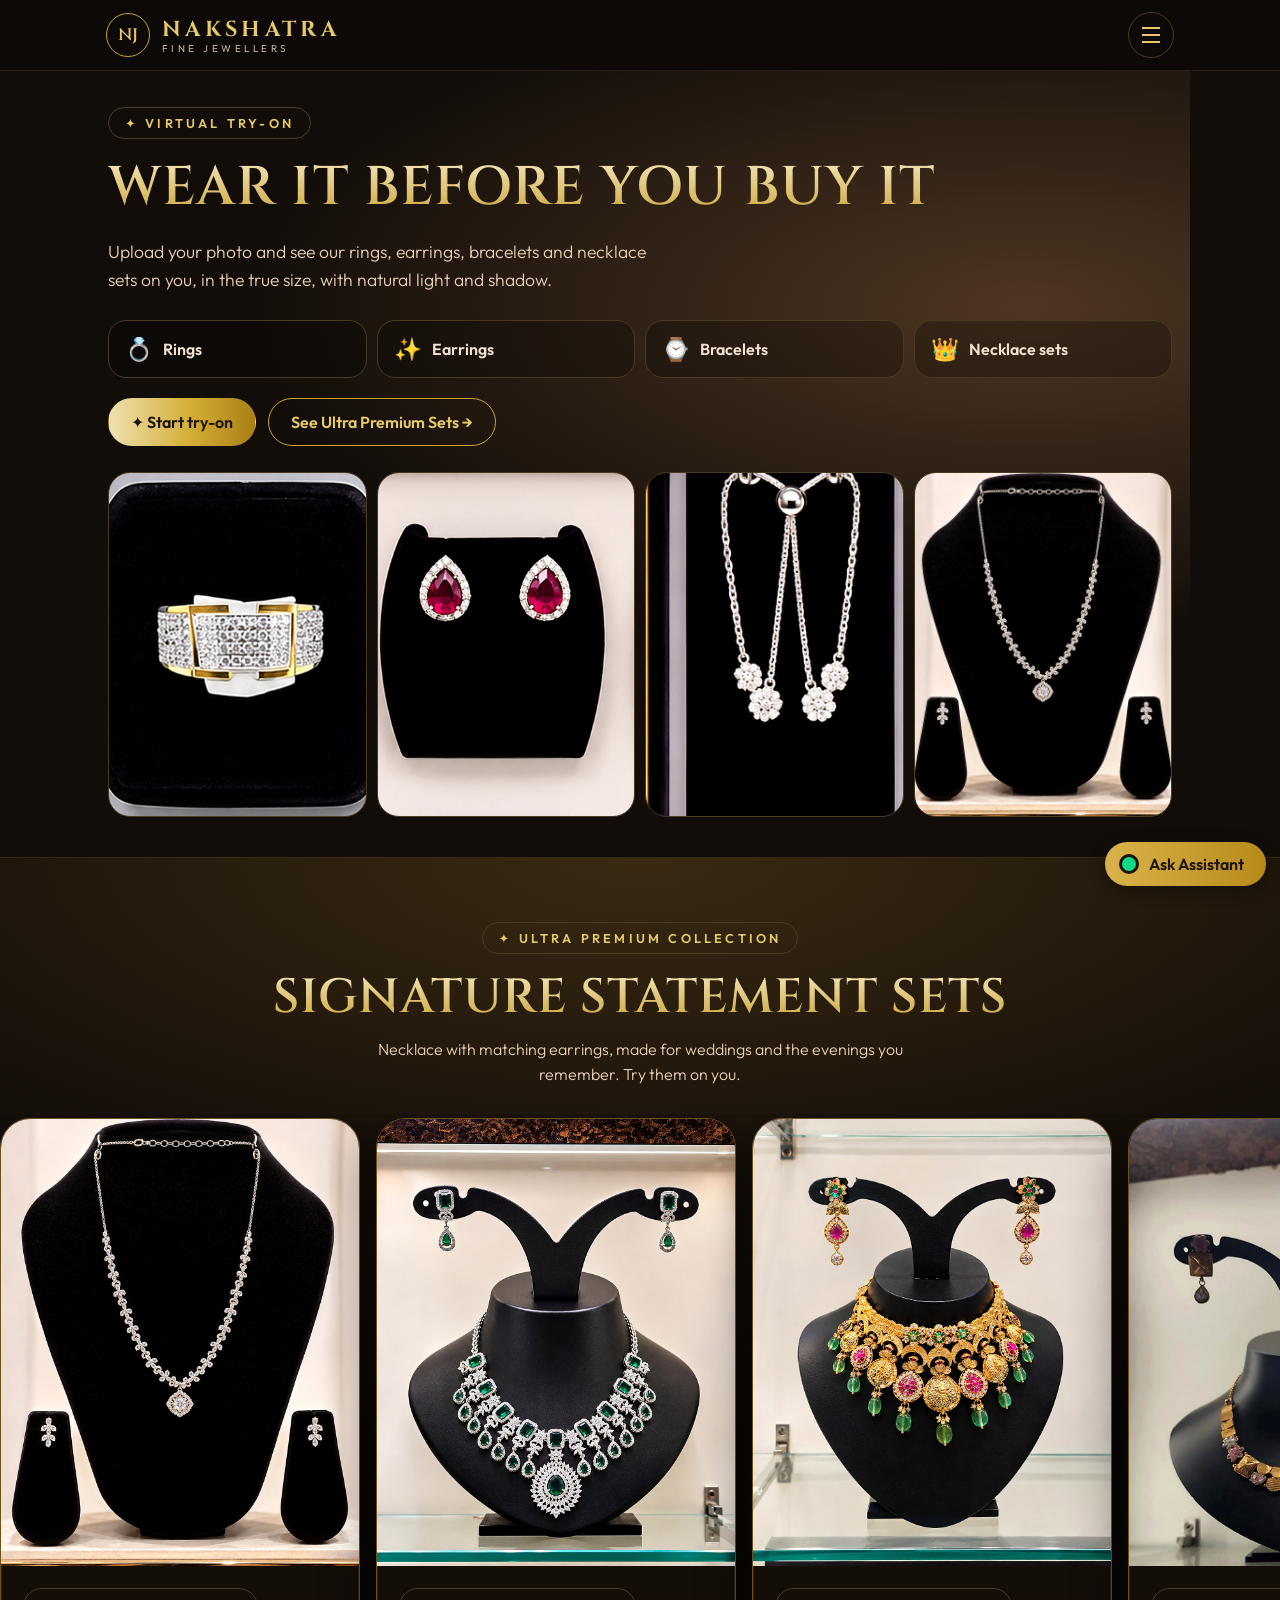
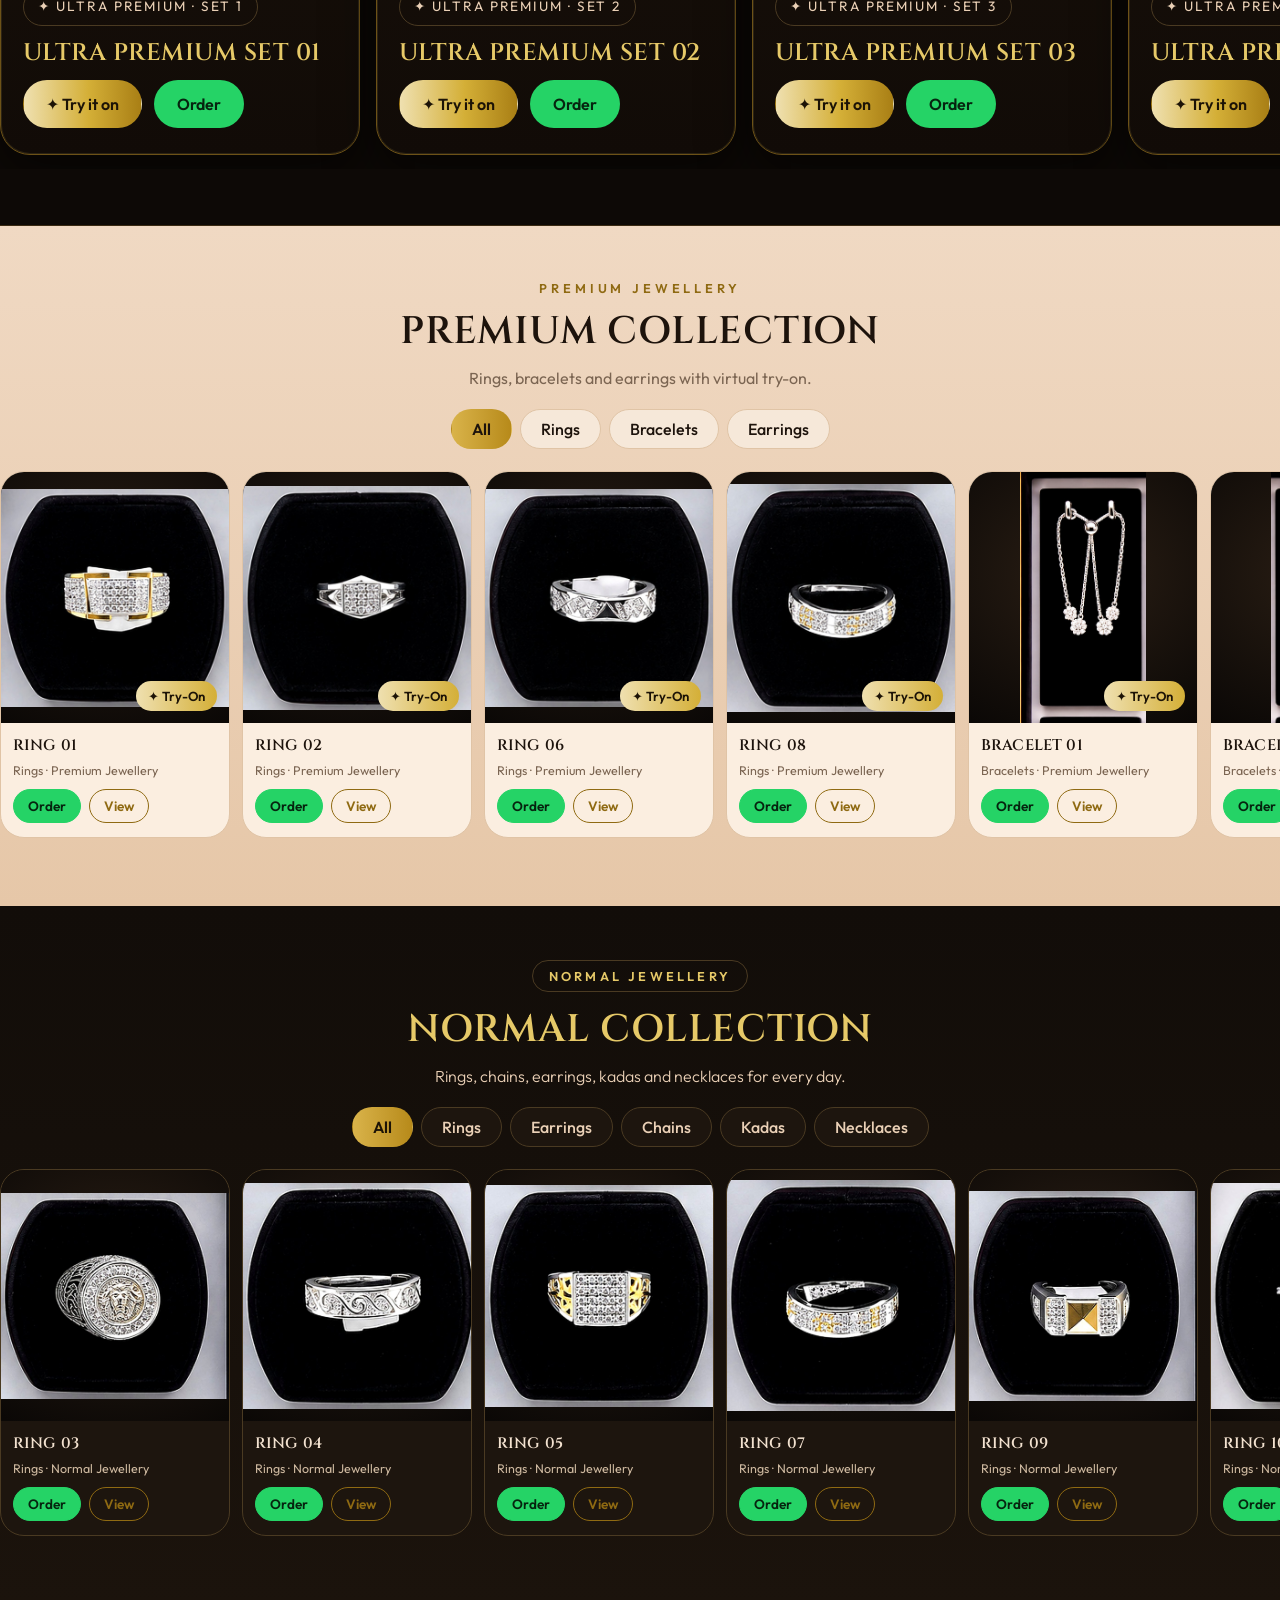
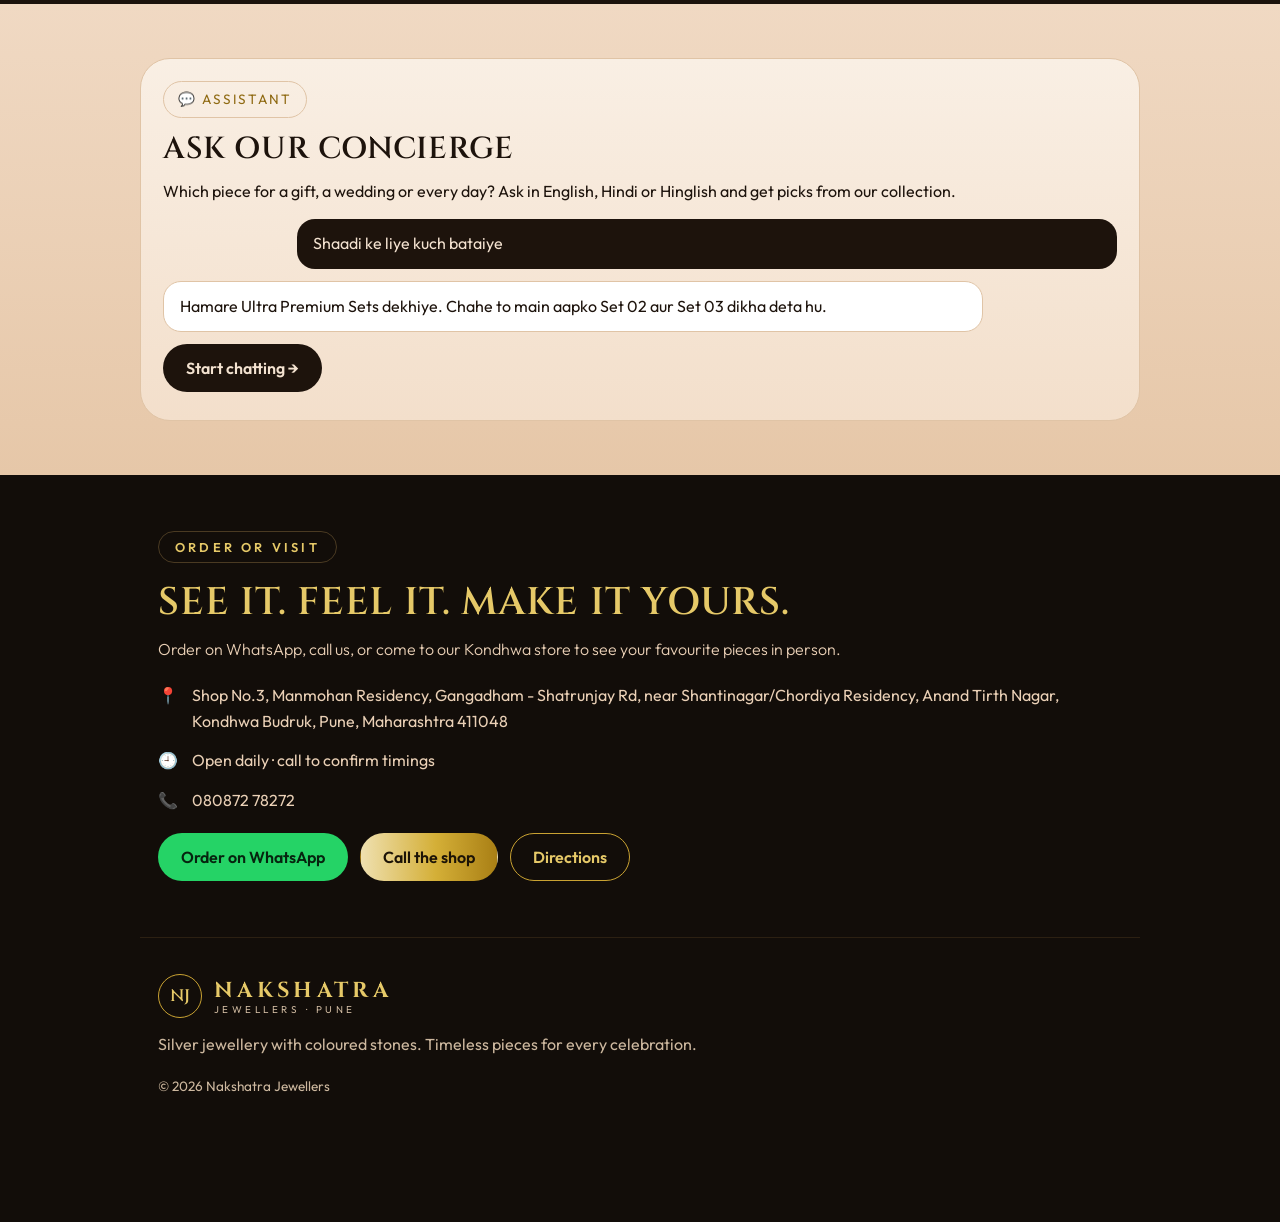
==== commit 086e4e93: "Light home page with side sliders, try-on first; try-on for premium rings, earrings, bracelets and u" ====
--- a/docs/index.html
+++ b/docs/index.html
@@ -22,60 +22,46 @@
   </div>
   <nav class="menu" id="menu" hidden aria-label="Sections">
     <a href="#top">Home</a>
+    <a href="#tryon">Virtual Try-On</a>
     <a href="#ultra">Ultra Premium</a>
     <a href="#premium">Premium</a>
     <a href="#normal">Normal</a>
-    <a href="#tryonfeature">Try-On</a>
     <a href="#stylist">Chatbot</a>
     <a href="#contact">Order / Contact</a>
   </nav>
 </header>
 
 <main>
-  <section class="hero">
-    <p class="eyebrow">✦ Pune · Kondhwa</p>
-    <h1>Crafted in starlight, worn with majesty</h1>
-    <p class="sub">Silver and fine jewellery, from everyday pieces to our ultra premium statement sets. Order on WhatsApp or call the shop.</p>
+  <section class="hero tryhero" id="tryon">
+    <p class="eyebrow">✦ Virtual Try-On</p>
+    <h1>Wear it before you buy it</h1>
+    <p class="sub">Upload your photo and see our rings, earrings, bracelets and necklace sets on you, in the true size, with natural light and shadow.</p>
+    <div class="kinds" id="kinds">
+      <button type="button" data-kind="Rings"><span>💍</span>Rings</button>
+      <button type="button" data-kind="Earrings"><span>✨</span>Earrings</button>
+      <button type="button" data-kind="Bracelets"><span>⌚</span>Bracelets</button>
+      <button type="button" data-kind="Sets"><span>👑</span>Necklace sets</button>
+    </div>
     <div class="ctas">
-      <a class="btn gold" href="#ultra">✦ See Ultra Premium Sets</a>
-      <a class="btn ghost" href="#premium">Premium Collection →</a>
-      <a class="btn ghost" href="#normal">Normal Collection →</a>
-    </div>
-    <div class="stats">
-      <div><b id="statCount">70+</b><span>Designs</span></div>
-      <div><b>3</b><span>Collections</span></div>
-      <div><b>Pune</b><span>Kondhwa store</span></div>
-    </div>
+      <button class="btn gold" type="button" data-open-studio>✦ Start try-on</button>
+      <a class="btn ghost" href="#ultra">See Ultra Premium Sets →</a>
+    </div>
+    <div class="showcase" id="showcase" aria-hidden="true"></div>
   </section>
 
   <section id="ultra" class="ultra">
     <p class="eyebrow">✦ Ultra Premium Collection</p>
     <h2>Signature statement sets</h2>
-    <p class="lead2">Our finest necklace and earring sets, made for weddings and the evenings you remember.</p>
-    <div class="sets" id="sets"></div>
+    <p class="lead2">Necklace with matching earrings, made for weddings and the evenings you remember. Try them on you.</p>
+    <div class="track sets" id="sets"></div>
   </section>
 
   <section id="premium" class="band light">
     <p class="eyebrow dark">Premium Jewellery</p>
     <h2>Premium collection</h2>
-    <p class="lead">Rings, bracelets and earrings, picked for their finish and sparkle.</p>
+    <p class="lead">Rings, bracelets and earrings with virtual try-on.</p>
     <div class="filters" id="pFilters" role="group" aria-label="Premium filter"></div>
-    <div class="grid" id="pGrid"></div>
-  </section>
-
-  <section id="tryonfeature" class="band light">
-    <div class="feature">
-      <div class="showcase" id="showcase" aria-hidden="true"></div>
-      <p class="tag">✦ Virtual Try-On</p>
-      <h3>See it on you</h3>
-      <p>Upload a photo of your hand and see our rings on your own finger, in the true size with natural light and shadow. Your photo and background stay exactly as they are.</p>
-      <ul class="chips">
-        <li>📷 Use your own photo</li>
-        <li>✨ Photo-real result</li>
-        <li>⬇ Save the image</li>
-      </ul>
-      <button class="btn gold" type="button" data-open-studio>✦ Try it on me</button>
-    </div>
+    <div class="track" id="pTrack"></div>
   </section>
 
   <section id="normal" class="band dark">
@@ -83,8 +69,7 @@
     <h2>Normal collection</h2>
     <p class="lead2 c">Rings, chains, earrings, kadas and necklaces for every day.</p>
     <div class="filters dk" id="nFilters" role="group" aria-label="Collection filter"></div>
-    <div class="grid" id="nGrid"></div>
-    <p class="more"><button class="btn ghost" type="button" id="nMore">Show more</button></p>
+    <div class="track" id="nTrack"></div>
   </section>
 
   <section id="stylist" class="band light">
@@ -95,16 +80,6 @@
       <div class="bubble me">Shaadi ke liye kuch bataiye</div>
       <div class="bubble bot">Hamare Ultra Premium Sets dekhiye. Chahe to main aapko Set 02 aur Set 03 dikha deta hu.</div>
       <button class="btn dark" type="button" data-open-chat>Start chatting →</button>
-    </div>
-  </section>
-
-  <section id="why" class="band light">
-    <p class="eyebrow dark">Why Nakshatra</p>
-    <h2>Why choose us</h2>
-    <div class="why">
-      <article><span class="ico">✦</span><h3>Three collections</h3><p>Normal, Premium and Ultra Premium, so there is a piece for every budget and occasion.</p></article>
-      <article><span class="ico">◆</span><h3>Easy ordering</h3><p>Tap Order on any piece and WhatsApp opens with the piece already named. Or call the shop.</p></article>
-      <article><span class="ico">☎</span><h3>Real people in the shop</h3><p>Price and availability are confirmed by the shop, never guessed.</p></article>
     </div>
   </section>
 
@@ -124,6 +99,19 @@
     </div>
   </section>
 </main>
+
+<!-- Full collection -->
+<div class="studio-wrap" id="colWrap" hidden role="dialog" aria-modal="true" aria-labelledby="colTitle">
+  <div class="studio-head">
+    <div><h2 id="colTitle">Collection</h2><p id="colSub"></p></div>
+    <button type="button" id="colClose" class="x" aria-label="Close collection">×</button>
+  </div>
+  <div class="studio-body">
+    <div class="filters dk" id="colFilters" role="group" aria-label="Filter"></div>
+    <div class="grid" id="colGrid"></div>
+    <p class="more"><button class="btn ghost" type="button" id="colMore">Show more</button></p>
+  </div>
+</div>
 
 <footer class="site">
   <div class="brand"><span class="mono" aria-hidden="true">NJ</span><span class="bname"><b>NAKSHATRA</b><small>JEWELLERS · PUNE</small></span></div>
@@ -159,9 +147,9 @@
     <details class="how" open>
       <summary>How to use · 4 easy steps</summary>
       <ol>
-        <li><b>Add your photo.</b> Bright light, back of the hand, fingers visible.</li>
-        <li><b>Pick the ring</b> you want to wear.</li>
-        <li><b>Generate.</b> A few seconds and the ring is placed on your finger.</li>
+        <li><b>Choose a piece.</b> Rings, earrings, bracelets or a necklace set.</li>
+        <li><b>Add your photo.</b> Bright light. Rings: back of your hand. Earrings and sets: your face and neck. Bracelets: your hand and wrist.</li>
+        <li><b>Generate.</b> A few seconds and the piece is placed on you.</li>
         <li><b>Save</b> the image to share it.</li>
       </ol>
     </details>
@@ -172,20 +160,22 @@
       </div>
       <div class="controls">
         <div class="step">
-          <h3>Step 1 · Your photo</h3>
+          <h3>Step 1 · Choose a piece</h3>
+          <div class="filters dk" id="pickTabs" role="group" aria-label="Type"></div>
+          <div class="track picks" id="picks"></div>
+        </div>
+        <div class="step">
+          <h3>Step 2 · Your photo</h3>
+          <p class="hint" id="photoHint">Choose a piece first.</p>
           <input type="file" id="file" class="file" accept="image/*">
           <label class="btn gold" for="file" id="upload">⬆ Upload photo</label>
         </div>
-        <div class="step" id="stepRing" hidden>
-          <h3>Step 2 · Jewellery</h3>
-          <div class="picks" id="picks"></div>
-        </div>
         <div class="step" id="stepGo" hidden>
-          <h3>Step 3 · See it on your finger</h3>
+          <h3>Step 3 · See it on you</h3>
           <button class="btn gold" id="generate" type="button">Generate try-on</button>
           <button class="btn ghost" id="save" type="button" disabled>Save image</button>
         </div>
-        <p class="status" id="status" role="status" aria-live="polite">Add a clear photo of the back of your hand to start.</p>
+        <p class="status" id="status" role="status" aria-live="polite">Pick a piece and add a clear photo to start.</p>
       </div>
     </div>
   </div>
@@ -205,6 +195,8 @@
 <script src="config.js"></script>
 <script src="products.js"></script>
 <script src="catalog.js"></script>
+<script src="tryon-data.js"></script>
+<script src="tryon2.js"></script>
 <script src="app.js"></script>
 </body>
 </html>
--- a/docs/style.css
+++ b/docs/style.css
@@ -218,3 +218,29 @@
 .card .badge{display:none}
 @media (min-width:640px){.grid{grid-template-columns:repeat(3,minmax(0,1fr));gap:18px}}
 @media (min-width:960px){.grid{grid-template-columns:repeat(4,minmax(0,1fr))}}
+
+/* ---- v3: light home page with side-sliders ---- */
+.tryhero{padding-top:36px;text-align:left}
+.tryhero h1{font-size:clamp(2rem,7vw,3.4rem)}
+.kinds{display:grid;grid-template-columns:repeat(2,1fr);gap:10px;margin:6px 0 20px;max-width:520px}
+.kinds button{display:flex;align-items:center;gap:10px;padding:14px 16px;border:1px solid var(--line);border-radius:18px;background:rgba(0,0,0,.28);color:var(--cream);font:600 1rem var(--sans);cursor:pointer;text-align:left}
+.kinds button span{font-size:1.4rem}
+.kinds button:hover{border-color:var(--gold)}
+.showcase{grid-template-columns:repeat(4,1fr);margin:26px 0 0}
+.tryhero .showcase div{aspect-ratio:3/4;background-size:cover;background-position:center}
+.track{display:flex;gap:12px;overflow-x:auto;scroll-snap-type:x mandatory;padding:4px 2px 14px;margin:0 -18px;padding-left:18px;padding-right:18px;scrollbar-width:thin;-webkit-overflow-scrolling:touch;max-width:none!important}
+.track>*{flex:0 0 auto;scroll-snap-align:start}
+.track>.card{width:min(46vw,210px)}
+.track>.set{width:min(78vw,340px)}
+.track .card .ph img{aspect-ratio:1/1.1}
+.sets.track{display:flex;gap:16px;margin-top:26px}
+.sets .setimg img{aspect-ratio:4/5}
+.seeall{display:flex!important;flex-direction:column;align-items:center;justify-content:center;gap:4px;border:1px dashed var(--goldd);background:transparent!important;color:var(--goldd);font:600 1rem var(--sans);cursor:pointer;min-height:240px}
+.seeall b{font:700 2.4rem var(--serif)}
+.band.dark .seeall{color:var(--gold2);border-color:var(--gold)}
+.hint{color:var(--lmuted);font-size:.92rem;margin:0 0 10px}
+.picks.track{margin:0;padding:2px 0 10px;gap:8px}
+.picks .pick{width:92px;font-size:.74rem}
+#pickTabs{justify-content:flex-start;margin:0 0 10px}
+.set .actions{flex-direction:row;flex-wrap:wrap}
+@media (min-width:760px){.track>.card{width:230px}.track>.set{width:360px}.kinds{grid-template-columns:repeat(4,1fr);max-width:none}}
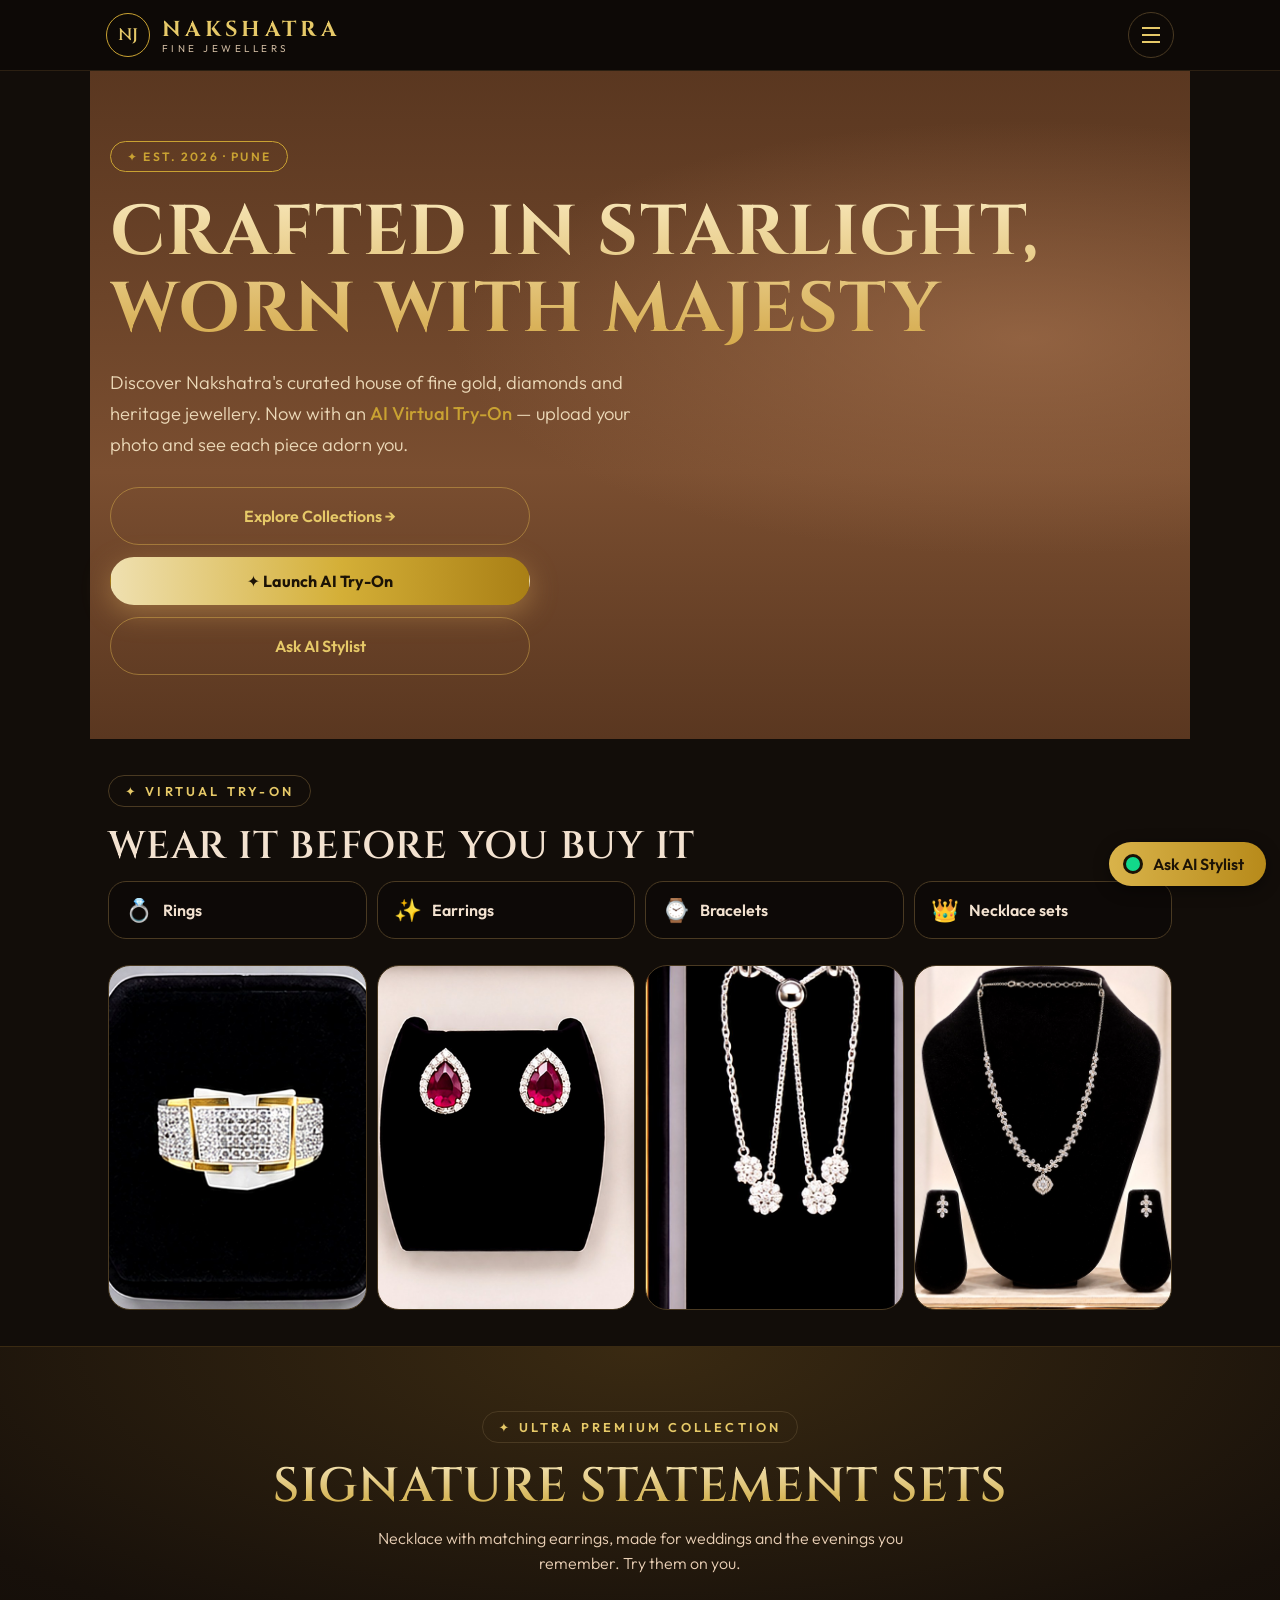
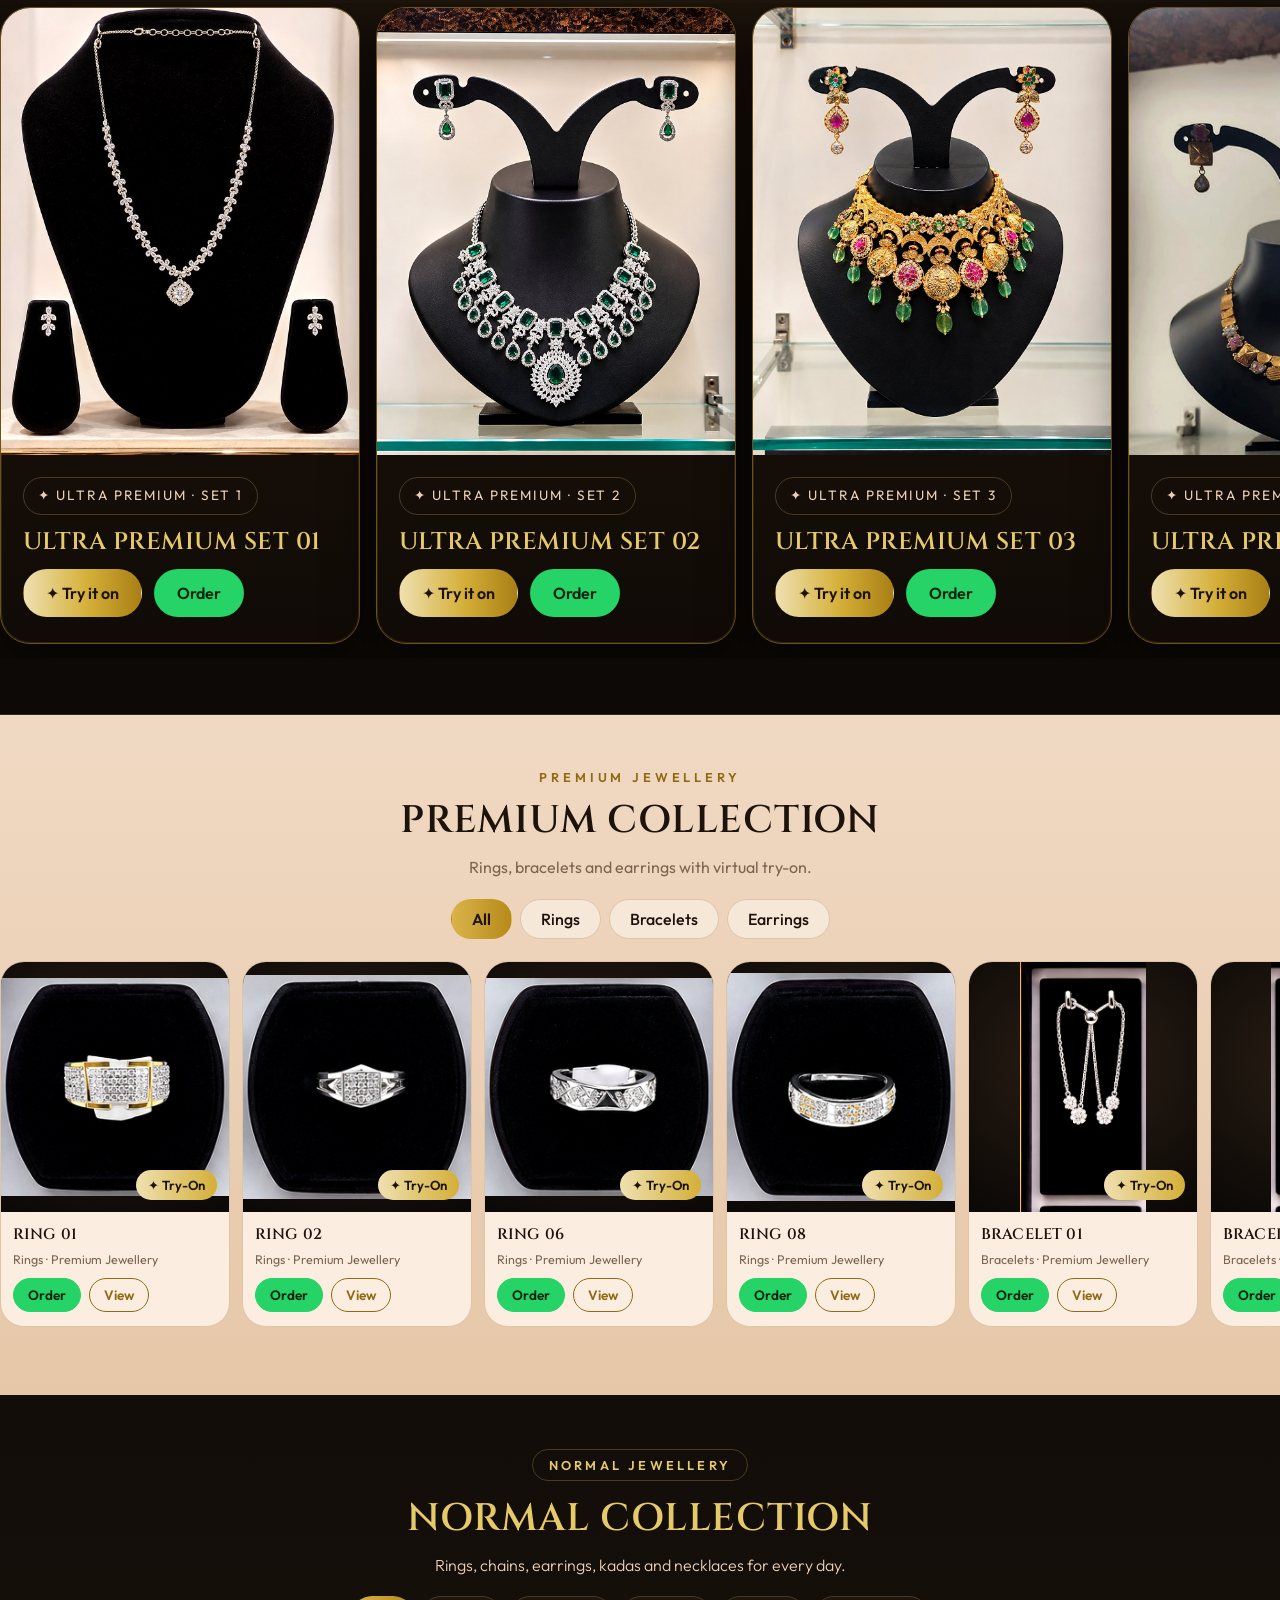
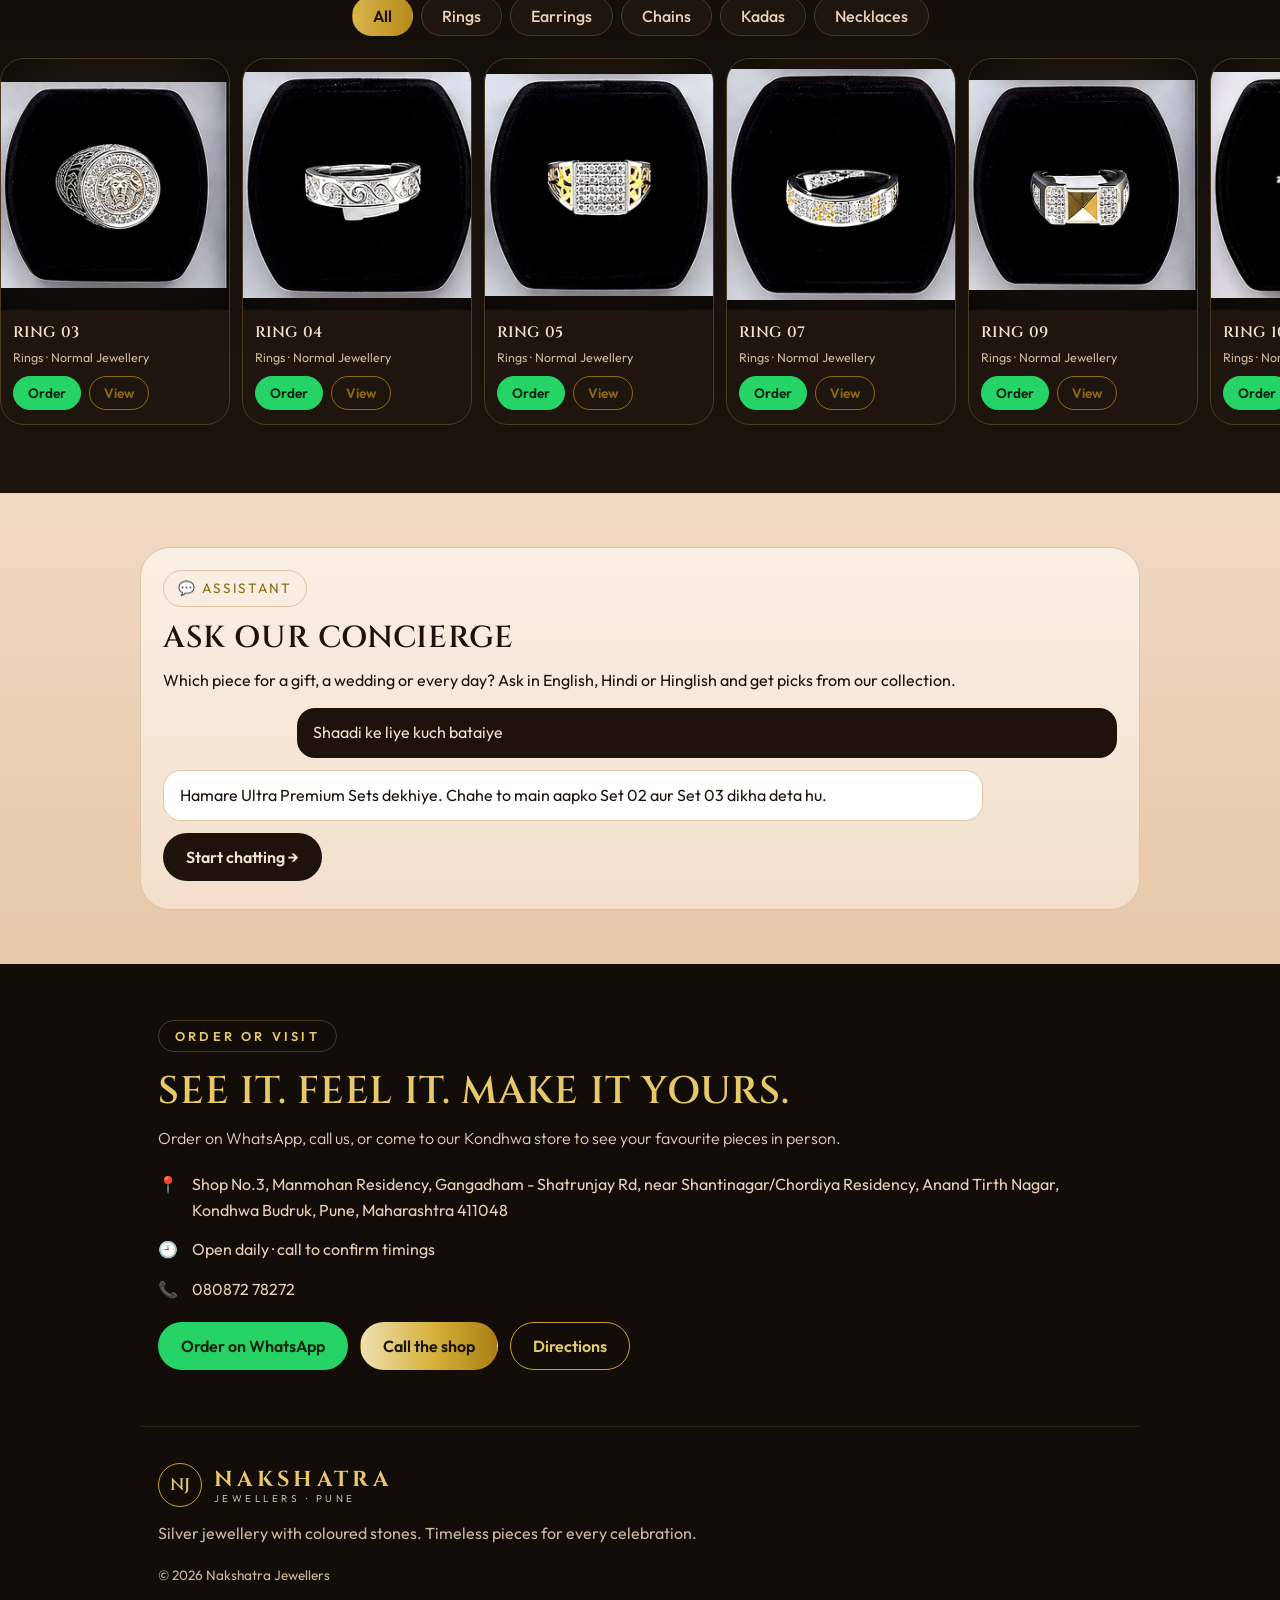
==== commit 283c2eff: "Reference-style opening page with highlighted Try-On button; ring fit: never wider than finger, lowe" ====
--- a/docs/index.html
+++ b/docs/index.html
@@ -32,19 +32,25 @@
 </header>
 
 <main>
-  <section class="hero tryhero" id="tryon">
+  <section class="hero" id="home">
+    <p class="pill">✦ EST. 2026 · PUNE</p>
+    <h1>Crafted in starlight, worn with majesty</h1>
+    <p class="sub">Discover Nakshatra's curated house of fine gold, diamonds and heritage jewellery. Now with an <b class="gl">AI Virtual Try-On</b> — upload your photo and see each piece adorn you.</p>
+    <div class="ctas">
+      <a class="btn ghost" href="#ultra">Explore Collections →</a>
+      <button class="btn gold tryglow" type="button" data-open-studio>✦ Launch AI Try-On</button>
+      <button class="btn ghost" type="button" data-open-chat>Ask AI Stylist</button>
+    </div>
+  </section>
+
+  <section class="tryband" id="tryon">
     <p class="eyebrow">✦ Virtual Try-On</p>
-    <h1>Wear it before you buy it</h1>
-    <p class="sub">Upload your photo and see our rings, earrings, bracelets and necklace sets on you, in the true size, with natural light and shadow.</p>
+    <h2>Wear it before you buy it</h2>
     <div class="kinds" id="kinds">
       <button type="button" data-kind="Rings"><span>💍</span>Rings</button>
       <button type="button" data-kind="Earrings"><span>✨</span>Earrings</button>
       <button type="button" data-kind="Bracelets"><span>⌚</span>Bracelets</button>
       <button type="button" data-kind="Sets"><span>👑</span>Necklace sets</button>
-    </div>
-    <div class="ctas">
-      <button class="btn gold" type="button" data-open-studio>✦ Start try-on</button>
-      <a class="btn ghost" href="#ultra">See Ultra Premium Sets →</a>
     </div>
     <div class="showcase" id="showcase" aria-hidden="true"></div>
   </section>
@@ -181,7 +187,7 @@
   </div>
 </div>
 
-<button class="chatbtn" id="chatBtn" type="button" aria-expanded="false" aria-controls="chat"><span class="dot" aria-hidden="true"></span>Ask Assistant</button>
+<button class="chatbtn" id="chatBtn" type="button" aria-expanded="false" aria-controls="chat"><span class="dot" aria-hidden="true"></span>Ask AI Stylist</button>
 <aside class="chat" id="chat" hidden aria-label="Chat">
   <div class="chathead"><strong>Chat with Nakshatra</strong><button type="button" id="chatClose" aria-label="Close chat">×</button></div>
   <div class="msgs" id="msgs" aria-live="polite"></div>
--- a/docs/style.css
+++ b/docs/style.css
@@ -244,3 +244,18 @@
 #pickTabs{justify-content:flex-start;margin:0 0 10px}
 .set .actions{flex-direction:row;flex-wrap:wrap}
 @media (min-width:760px){.track>.card{width:230px}.track>.set{width:360px}.kinds{grid-template-columns:repeat(4,1fr);max-width:none}}
+
+.hero{padding:64px 18px 56px;background:radial-gradient(90% 60% at 80% 20%,rgba(212,165,90,.28),transparent 60%),radial-gradient(60% 50% at 10% 90%,rgba(120,70,40,.45),transparent 70%),linear-gradient(180deg,#2a1810,#1a0f0a)}
+.hero .pill{display:inline-block;padding:7px 16px;border:1px solid var(--gold);border-radius:99px;color:var(--gold);font:600 .75rem var(--sans);letter-spacing:.18em;margin:0 0 22px}
+.hero h1{font-size:clamp(2.3rem,9vw,4.4rem);line-height:1.1}
+.hero h1 em{color:var(--gold);font-style:italic}
+.tryglow{background:linear-gradient(135deg,#f4d58a,#c99a3c);color:#2a1810;font-weight:700;box-shadow:0 0 0 0 rgba(244,213,138,.6),0 8px 28px rgba(212,165,90,.45);animation:tg 2.2s infinite}
+@keyframes tg{70%{box-shadow:0 0 0 14px rgba(244,213,138,0),0 8px 28px rgba(212,165,90,.45)}100%{box-shadow:0 0 0 0 rgba(244,213,138,0),0 8px 28px rgba(212,165,90,.45)}}
+.tryband{max-width:1100px;margin:0 auto;padding:36px 18px}
+
+.hero{background:radial-gradient(80% 50% at 85% 40%,rgba(160,110,75,.7),transparent 65%),linear-gradient(180deg,#5a3720,#7a4e30 60%,#5a3720);padding:70px 20px 64px}
+.hero h1{text-transform:uppercase;background:linear-gradient(180deg,#f7e6b8,#d4a94a);-webkit-background-clip:text;background-clip:text;color:transparent;font-weight:700}
+.hero .sub{font-size:1.15rem;line-height:1.7;color:#ecd9b8}.hero .gl{color:var(--gold);font-weight:500}
+.hero .ctas .btn.ghost{border-radius:99px;padding:18px 28px;border-color:rgba(212,169,74,.5)}
+.hero .ctas{flex-direction:column;align-items:stretch;max-width:420px}
+.hero .ctas .btn.gold{border-radius:99px}
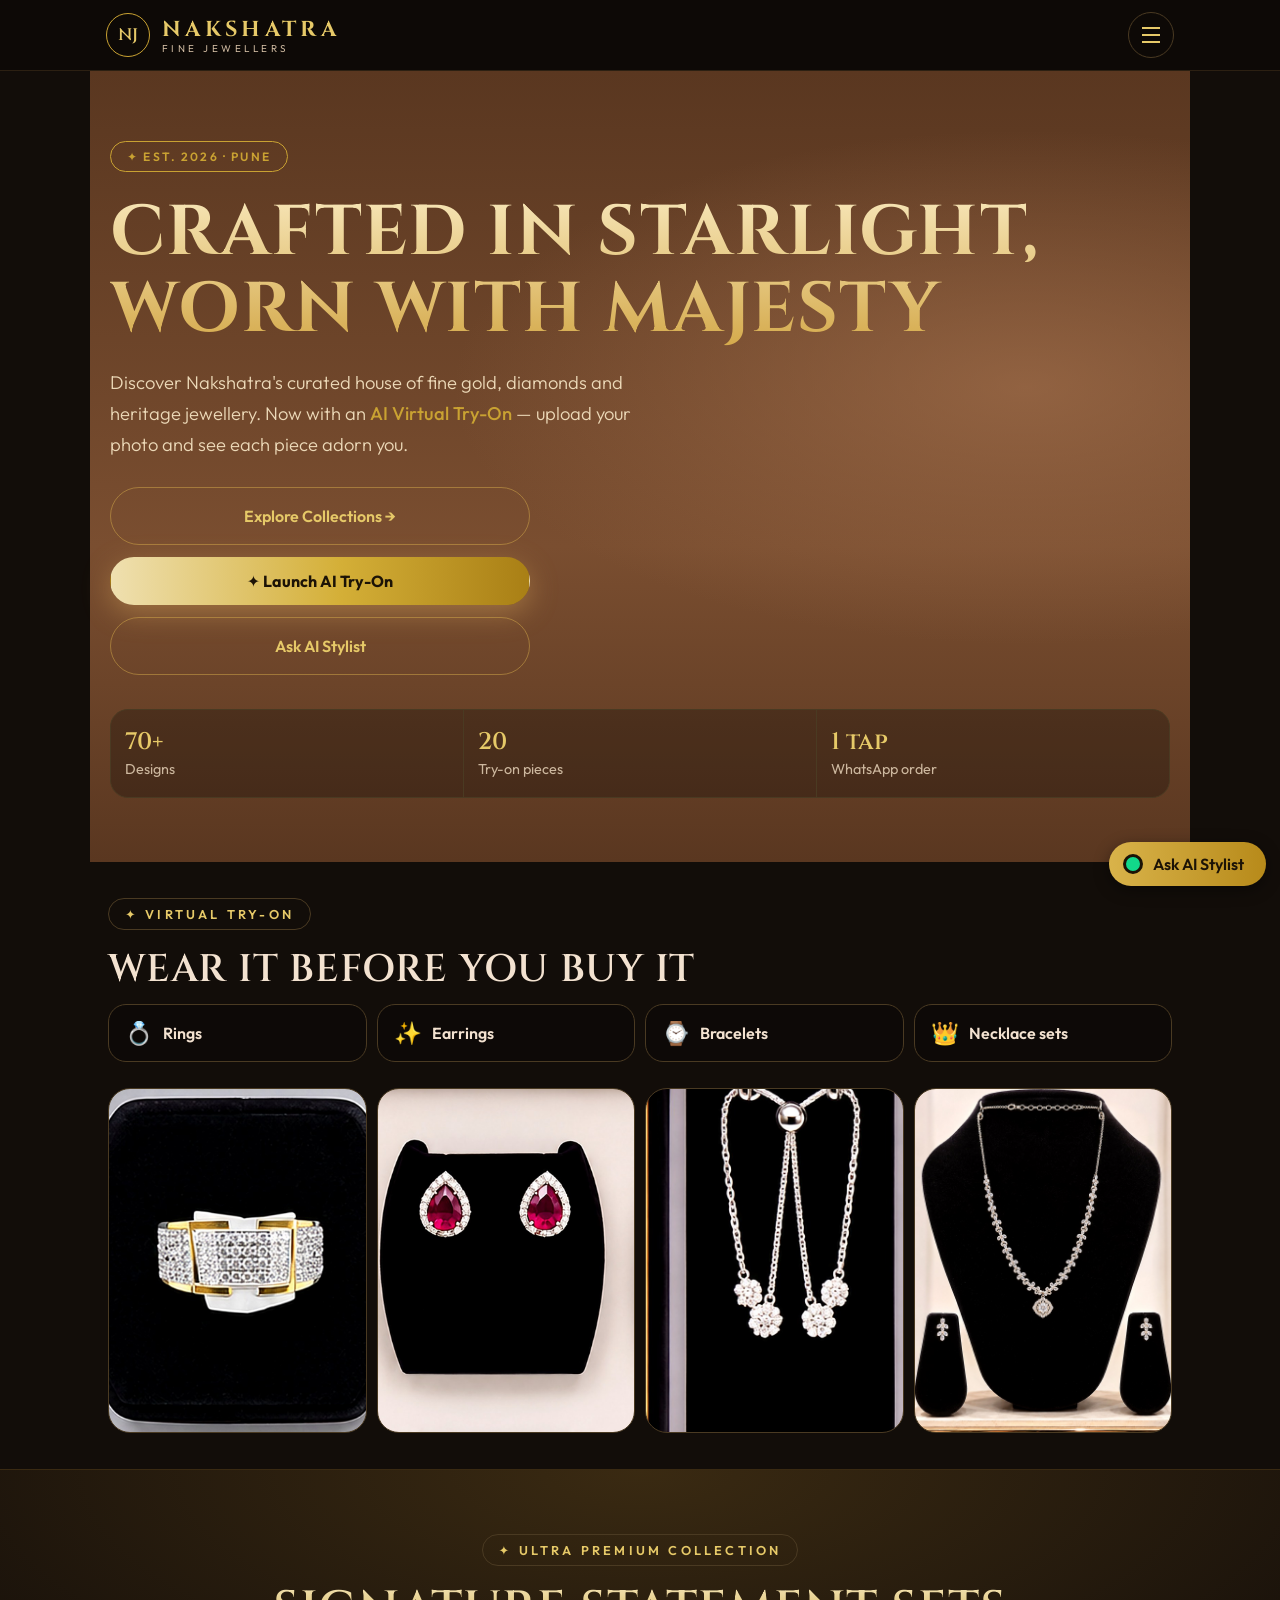
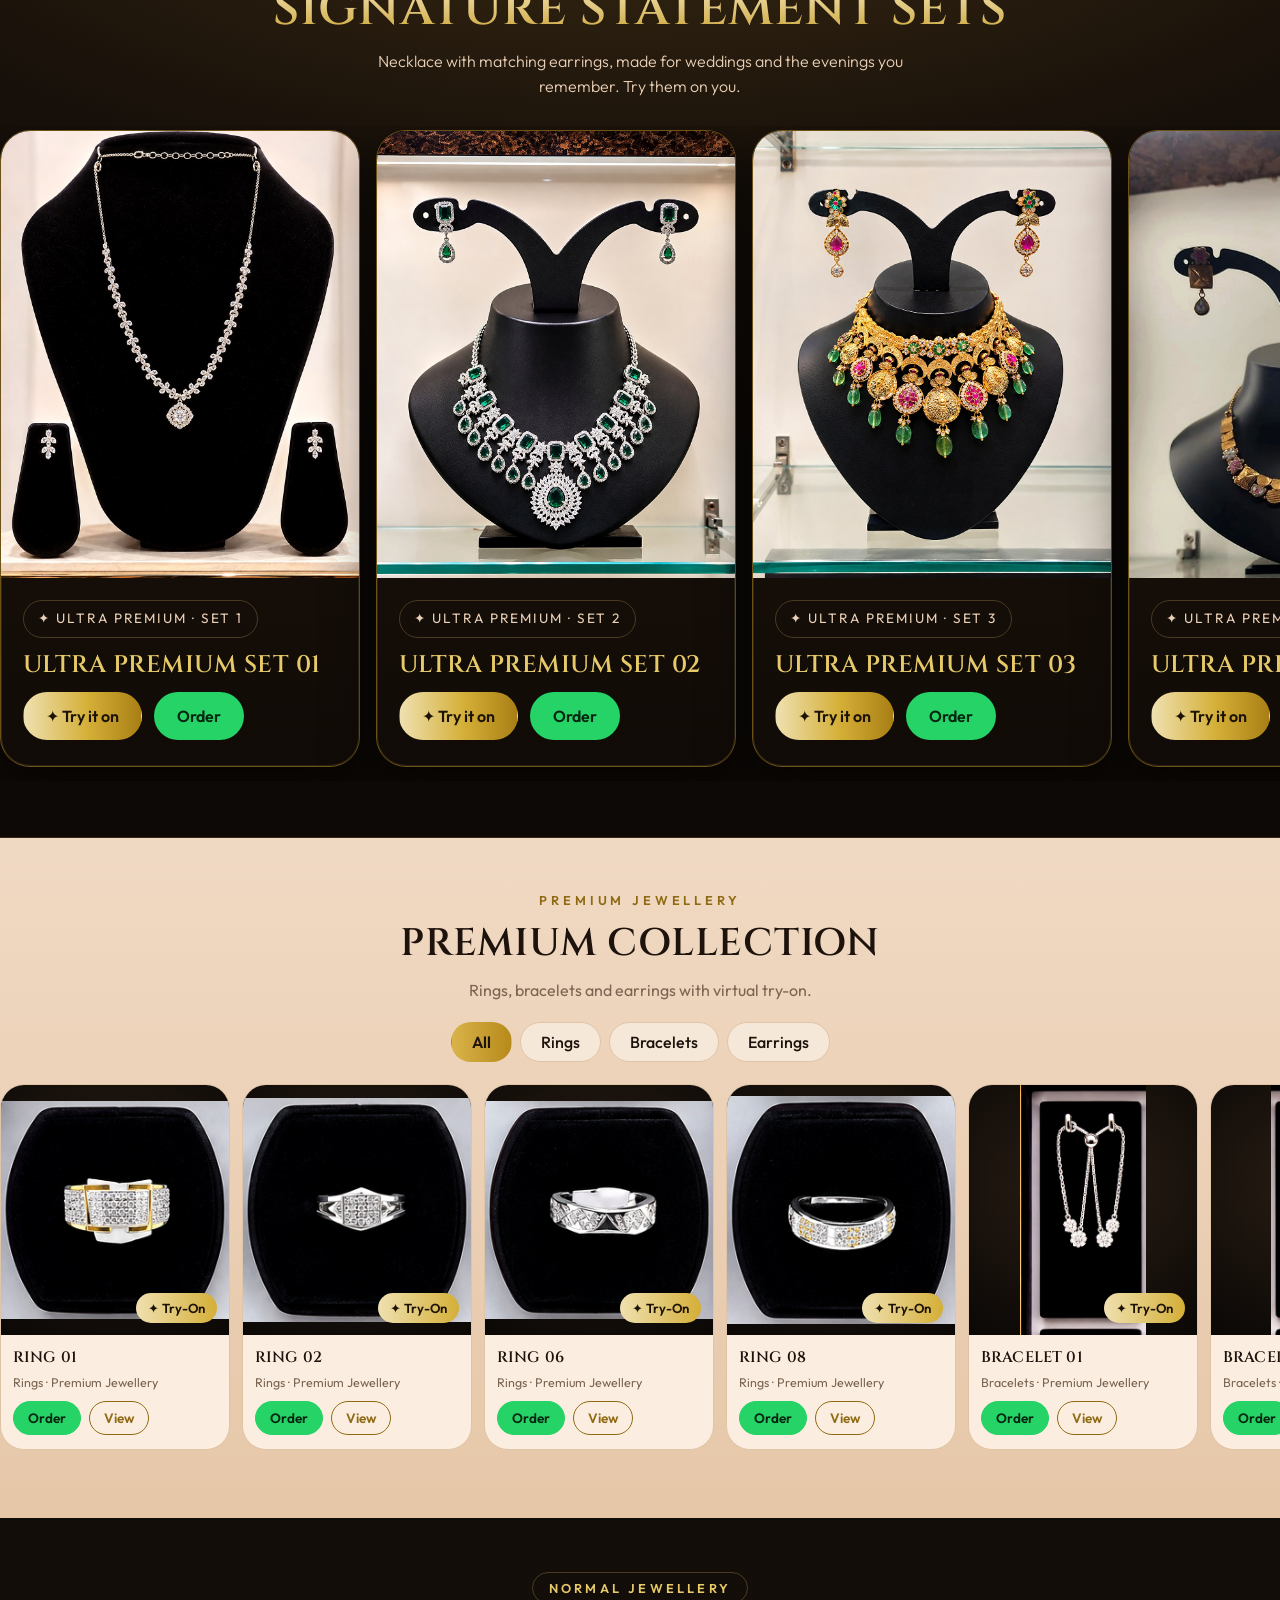
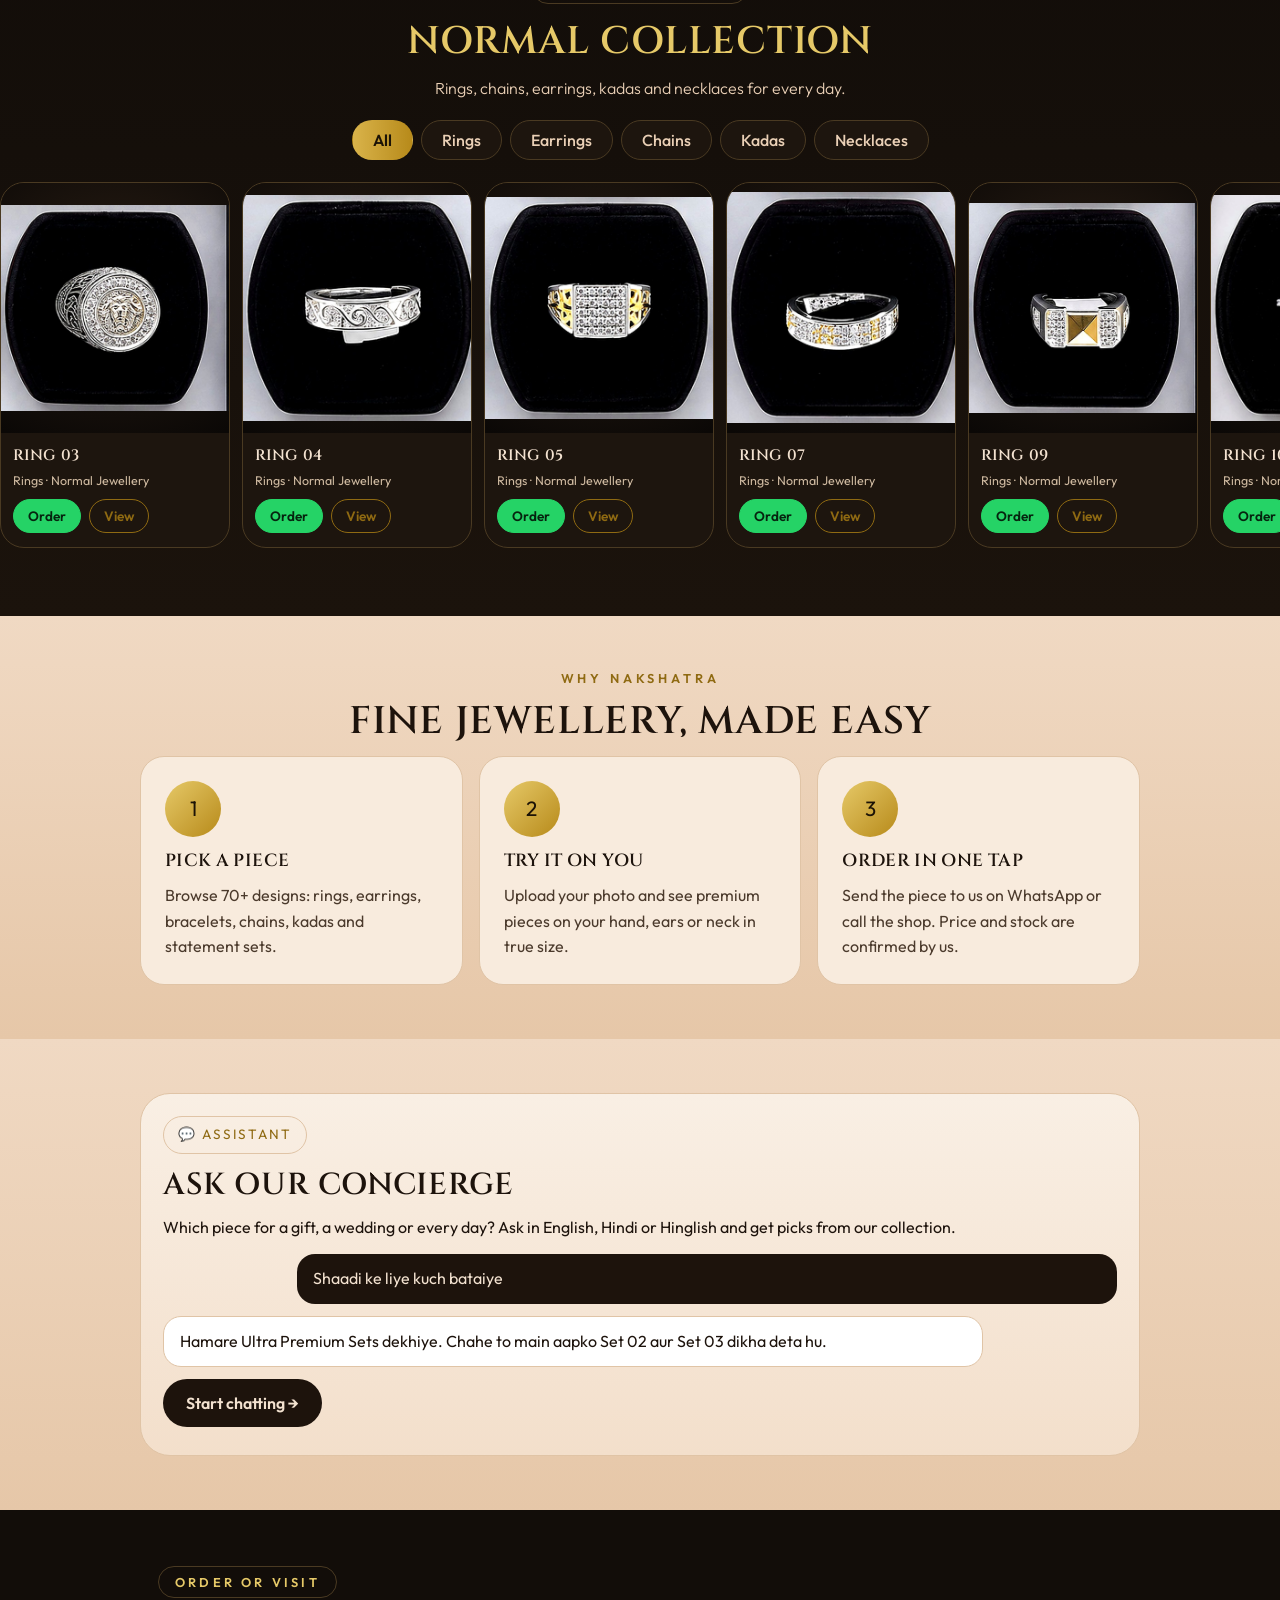
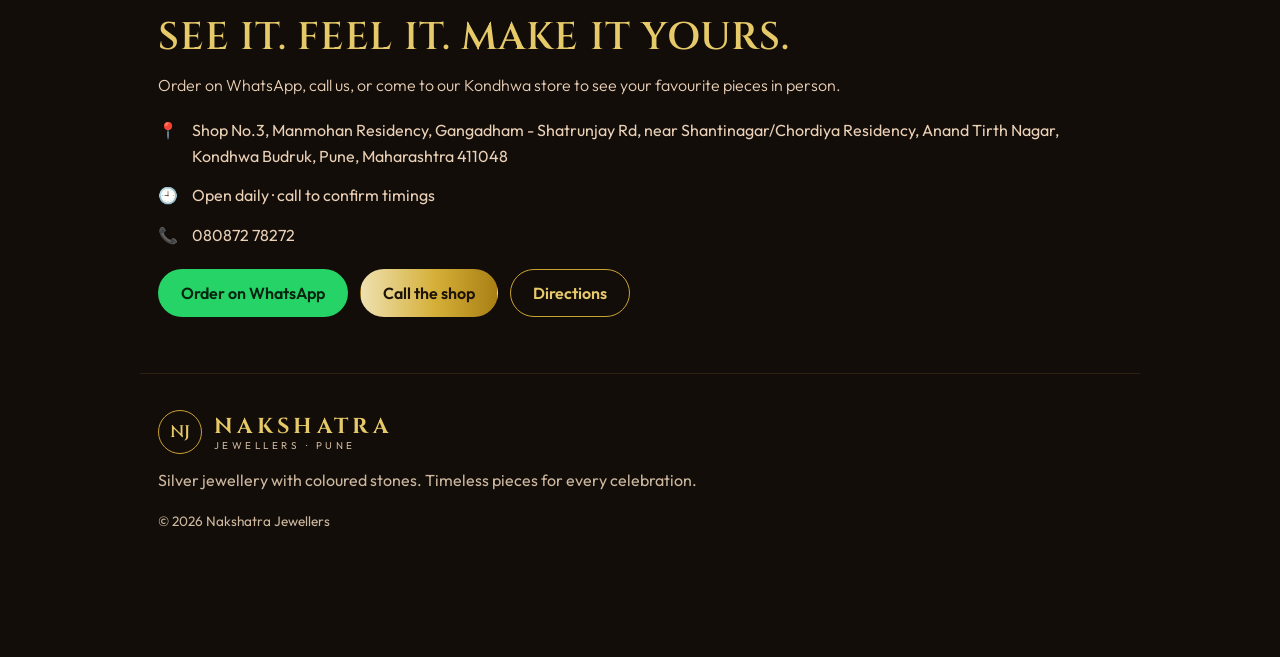
==== commit d0b4c6f9: "Ring wraps round the finger; stats strip and Why Nakshatra section Co-Authored-By: Claude Sonnet 5.5" ====
--- a/docs/index.html
+++ b/docs/index.html
@@ -41,6 +41,7 @@
       <button class="btn gold tryglow" type="button" data-open-studio>✦ Launch AI Try-On</button>
       <button class="btn ghost" type="button" data-open-chat>Ask AI Stylist</button>
     </div>
+    <div class="stats"><div><b>70+</b><span>Designs</span></div><div><b>20</b><span>Try-on pieces</span></div><div><b>1 tap</b><span>WhatsApp order</span></div></div>
   </section>
 
   <section class="tryband" id="tryon">
@@ -76,6 +77,16 @@
     <p class="lead2 c">Rings, chains, earrings, kadas and necklaces for every day.</p>
     <div class="filters dk" id="nFilters" role="group" aria-label="Collection filter"></div>
     <div class="track" id="nTrack"></div>
+  </section>
+
+  <section class="band light" id="why">
+    <p class="eyebrow dark">Why Nakshatra</p>
+    <h2>Fine jewellery, made easy</h2>
+    <div class="why">
+      <article><div class="ico">1</div><h3>Pick a piece</h3><p>Browse 70+ designs: rings, earrings, bracelets, chains, kadas and statement sets.</p></article>
+      <article><div class="ico">2</div><h3>Try it on you</h3><p>Upload your photo and see premium pieces on your hand, ears or neck in true size.</p></article>
+      <article><div class="ico">3</div><h3>Order in one tap</h3><p>Send the piece to us on WhatsApp or call the shop. Price and stock are confirmed by us.</p></article>
+    </div>
   </section>
 
   <section id="stylist" class="band light">
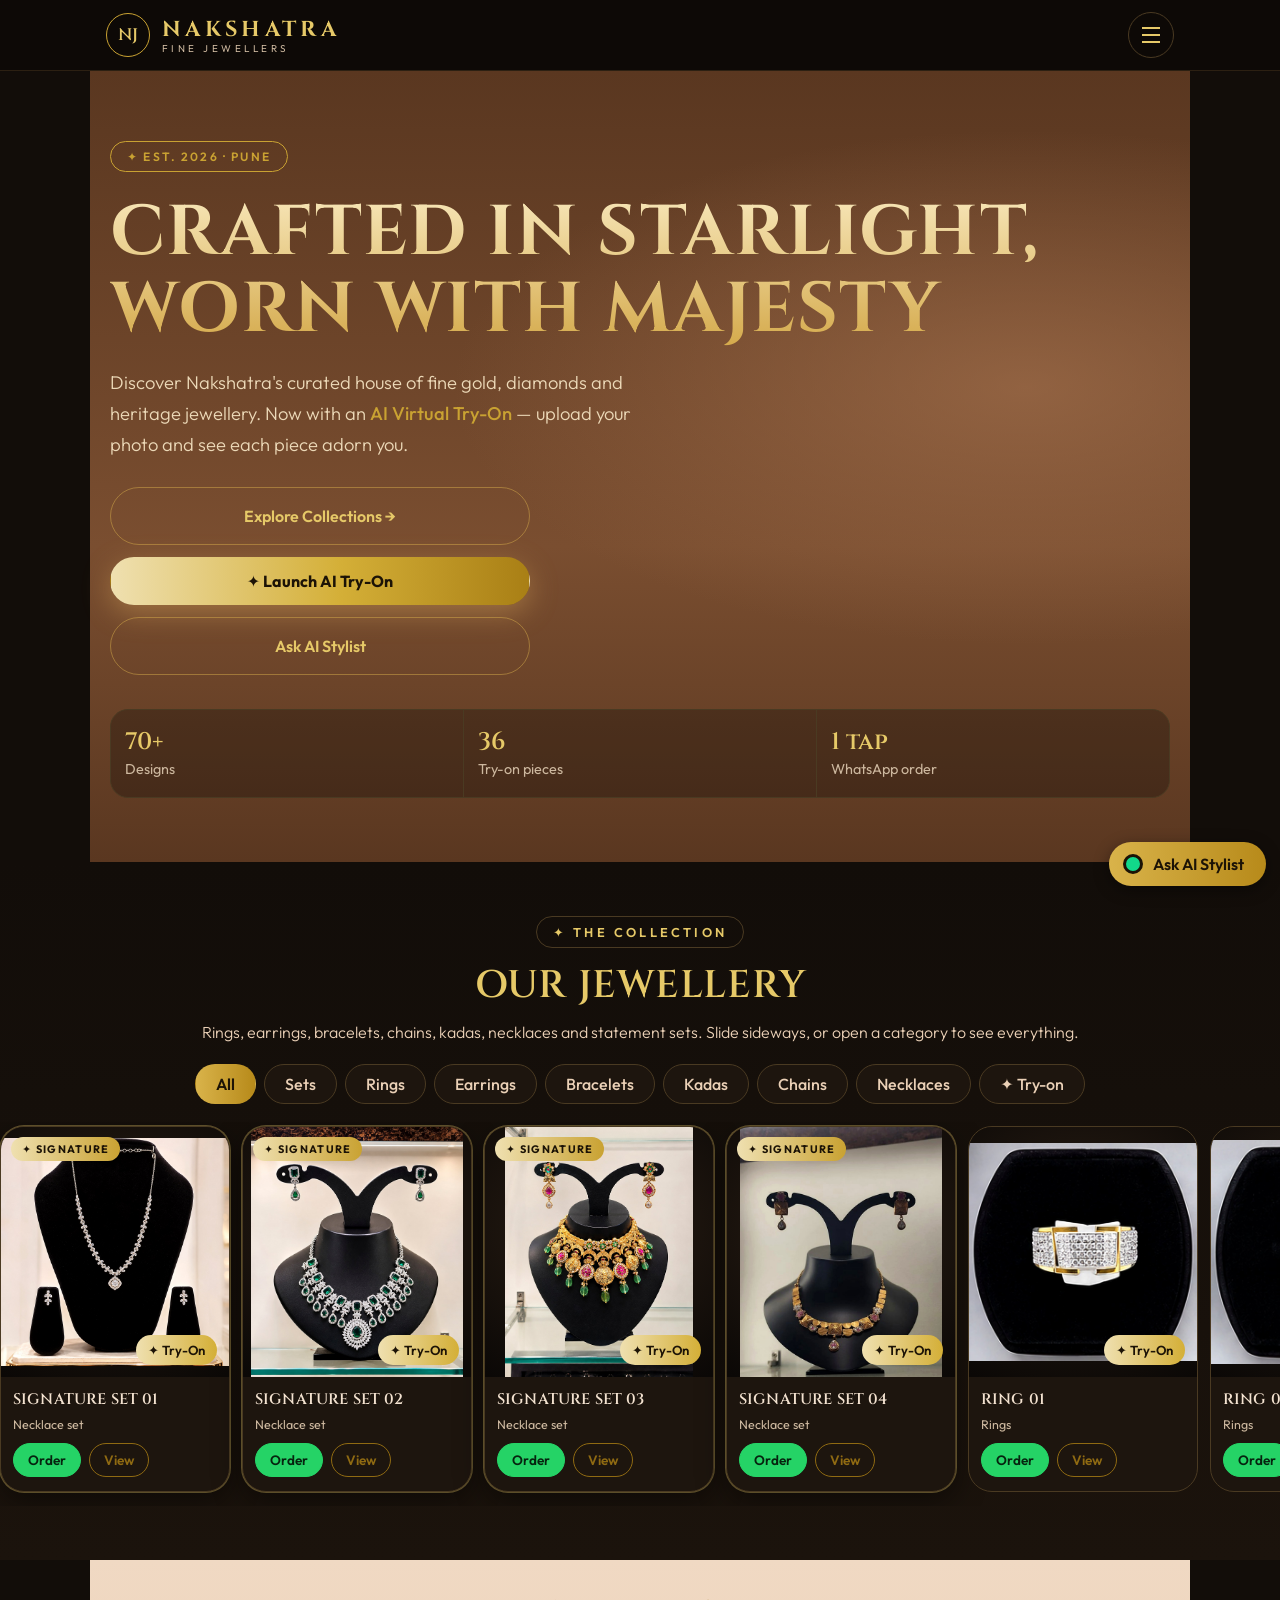
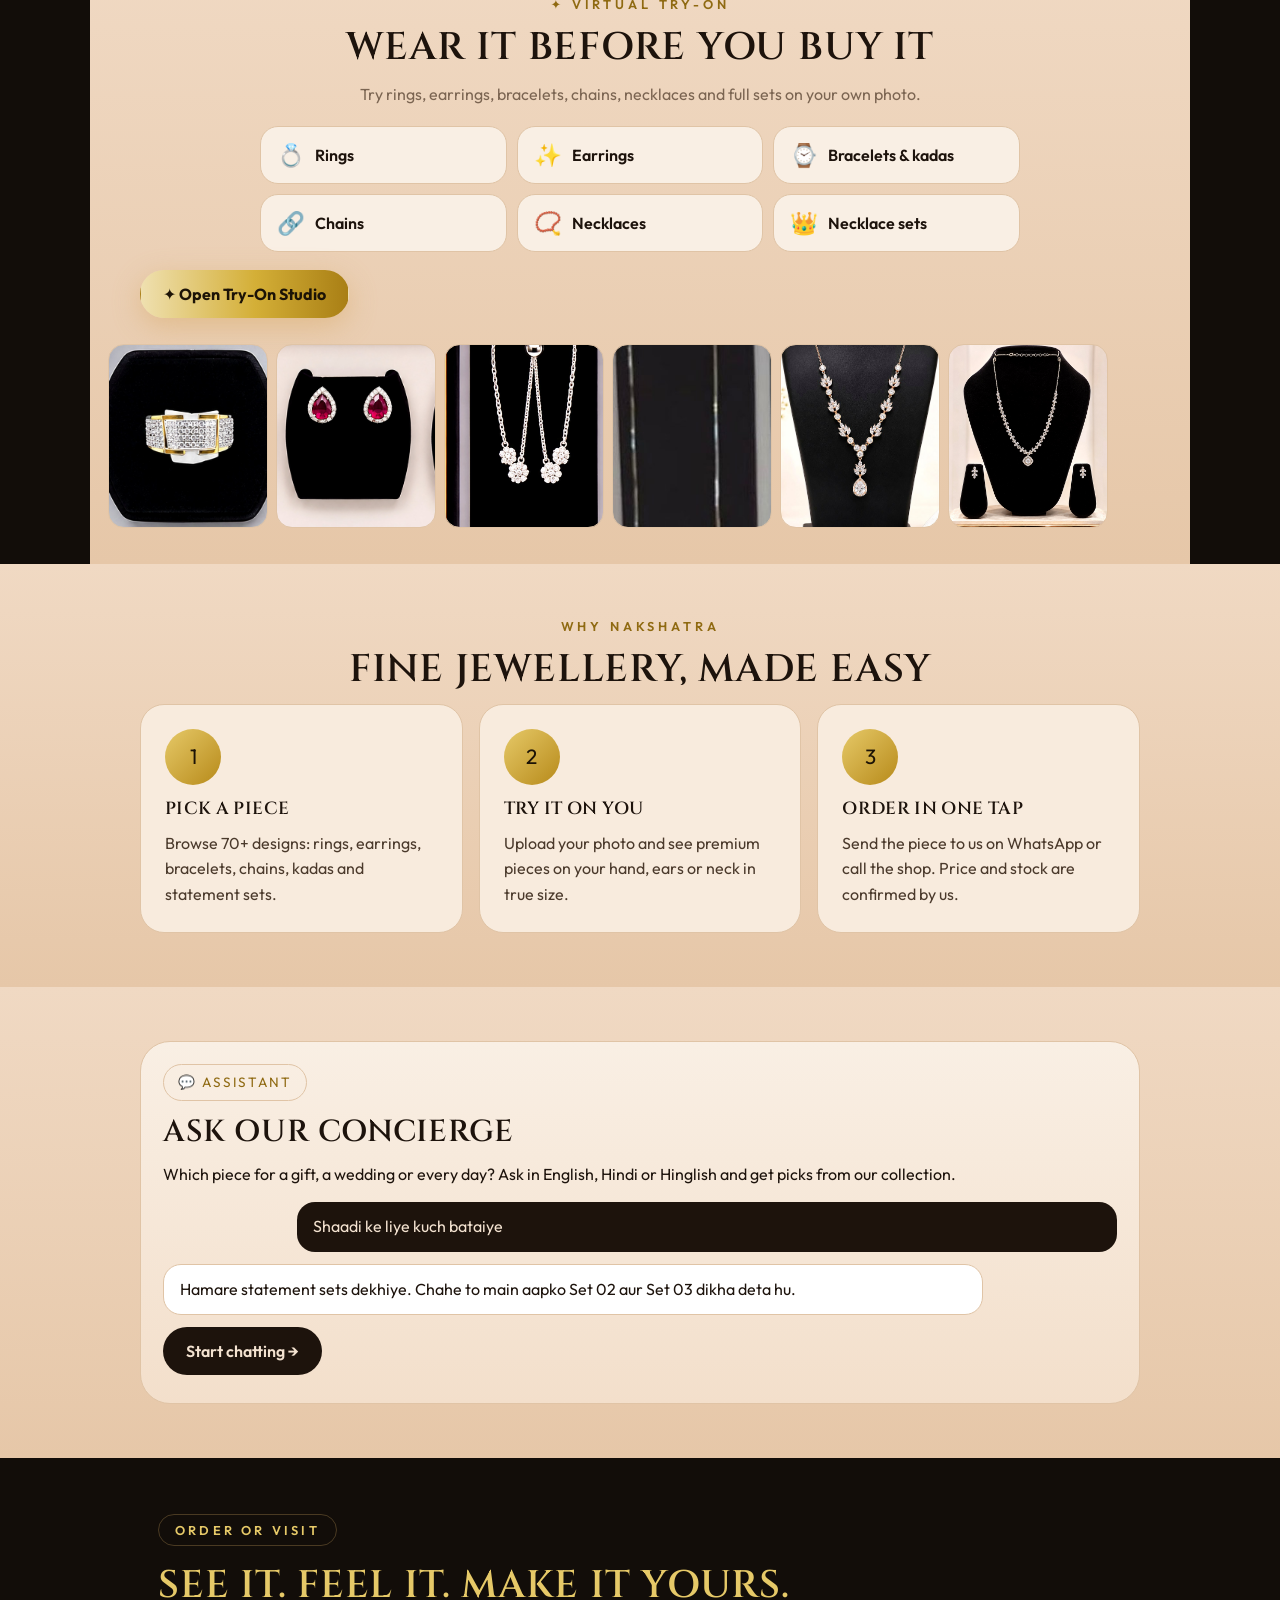
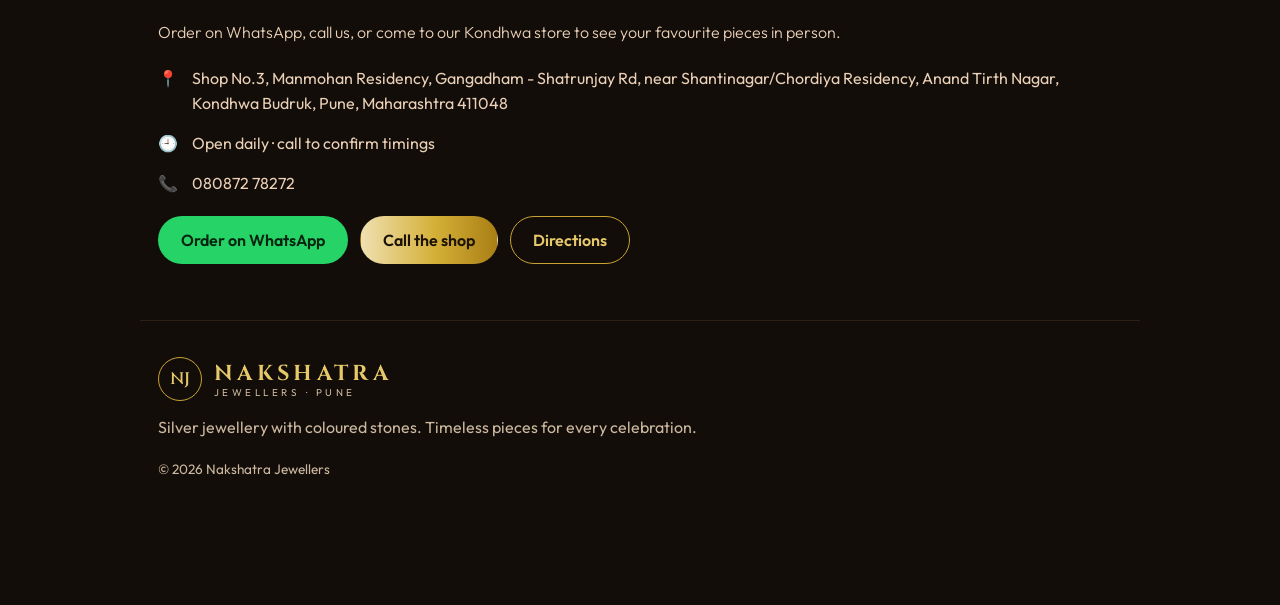
==== commit e3b3245e: "One Jewellery collection, chains and necklaces try-on, finger-width measuring, state kept after uplo" ====
--- a/docs/index.html
+++ b/docs/index.html
@@ -22,10 +22,8 @@
   </div>
   <nav class="menu" id="menu" hidden aria-label="Sections">
     <a href="#top">Home</a>
+    <a href="#collection">Jewellery</a>
     <a href="#tryon">Virtual Try-On</a>
-    <a href="#ultra">Ultra Premium</a>
-    <a href="#premium">Premium</a>
-    <a href="#normal">Normal</a>
     <a href="#stylist">Chatbot</a>
     <a href="#contact">Order / Contact</a>
   </nav>
@@ -37,46 +35,35 @@
     <h1>Crafted in starlight, worn with majesty</h1>
     <p class="sub">Discover Nakshatra's curated house of fine gold, diamonds and heritage jewellery. Now with an <b class="gl">AI Virtual Try-On</b> — upload your photo and see each piece adorn you.</p>
     <div class="ctas">
-      <a class="btn ghost" href="#ultra">Explore Collections →</a>
+      <a class="btn ghost" href="#collection">Explore Collections →</a>
       <button class="btn gold tryglow" type="button" data-open-studio>✦ Launch AI Try-On</button>
       <button class="btn ghost" type="button" data-open-chat>Ask AI Stylist</button>
     </div>
-    <div class="stats"><div><b>70+</b><span>Designs</span></div><div><b>20</b><span>Try-on pieces</span></div><div><b>1 tap</b><span>WhatsApp order</span></div></div>
-  </section>
-
-  <section class="tryband" id="tryon">
-    <p class="eyebrow">✦ Virtual Try-On</p>
+    <div class="stats"><div><b>70+</b><span>Designs</span></div><div><b>36</b><span>Try-on pieces</span></div><div><b>1 tap</b><span>WhatsApp order</span></div></div>
+  </section>
+
+  <section id="collection" class="band dark">
+    <p class="eyebrow">✦ The Collection</p>
+    <h2>Our jewellery</h2>
+    <p class="lead2 c">Rings, earrings, bracelets, chains, kadas, necklaces and statement sets. Slide sideways, or open a category to see everything.</p>
+    <div class="filters dk" id="cFilters" role="group" aria-label="Jewellery categories"></div>
+    <div class="track" id="cTrack"></div>
+  </section>
+
+  <section class="band light tryband" id="tryon">
+    <p class="eyebrow dark">✦ Virtual Try-On</p>
     <h2>Wear it before you buy it</h2>
+    <p class="lead">Try rings, earrings, bracelets, chains, necklaces and full sets on your own photo.</p>
     <div class="kinds" id="kinds">
       <button type="button" data-kind="Rings"><span>💍</span>Rings</button>
       <button type="button" data-kind="Earrings"><span>✨</span>Earrings</button>
-      <button type="button" data-kind="Bracelets"><span>⌚</span>Bracelets</button>
+      <button type="button" data-kind="Bracelets"><span>⌚</span>Bracelets &amp; kadas</button>
+      <button type="button" data-kind="Chains"><span>🔗</span>Chains</button>
+      <button type="button" data-kind="Necklaces"><span>📿</span>Necklaces</button>
       <button type="button" data-kind="Sets"><span>👑</span>Necklace sets</button>
     </div>
+    <div class="ctas tc"><button class="btn gold tryglow" type="button" data-open-studio>✦ Open Try-On Studio</button></div>
     <div class="showcase" id="showcase" aria-hidden="true"></div>
-  </section>
-
-  <section id="ultra" class="ultra">
-    <p class="eyebrow">✦ Ultra Premium Collection</p>
-    <h2>Signature statement sets</h2>
-    <p class="lead2">Necklace with matching earrings, made for weddings and the evenings you remember. Try them on you.</p>
-    <div class="track sets" id="sets"></div>
-  </section>
-
-  <section id="premium" class="band light">
-    <p class="eyebrow dark">Premium Jewellery</p>
-    <h2>Premium collection</h2>
-    <p class="lead">Rings, bracelets and earrings with virtual try-on.</p>
-    <div class="filters" id="pFilters" role="group" aria-label="Premium filter"></div>
-    <div class="track" id="pTrack"></div>
-  </section>
-
-  <section id="normal" class="band dark">
-    <p class="eyebrow">Normal Jewellery</p>
-    <h2>Normal collection</h2>
-    <p class="lead2 c">Rings, chains, earrings, kadas and necklaces for every day.</p>
-    <div class="filters dk" id="nFilters" role="group" aria-label="Collection filter"></div>
-    <div class="track" id="nTrack"></div>
   </section>
 
   <section class="band light" id="why">
@@ -95,7 +82,7 @@
       <h3>Ask our concierge</h3>
       <p>Which piece for a gift, a wedding or every day? Ask in English, Hindi or Hinglish and get picks from our collection.</p>
       <div class="bubble me">Shaadi ke liye kuch bataiye</div>
-      <div class="bubble bot">Hamare Ultra Premium Sets dekhiye. Chahe to main aapko Set 02 aur Set 03 dikha deta hu.</div>
+      <div class="bubble bot">Hamare statement sets dekhiye. Chahe to main aapko Set 02 aur Set 03 dikha deta hu.</div>
       <button class="btn dark" type="button" data-open-chat>Start chatting →</button>
     </div>
   </section>
--- a/docs/style.css
+++ b/docs/style.css
@@ -259,3 +259,13 @@
 .hero .ctas .btn.ghost{border-radius:99px;padding:18px 28px;border-color:rgba(212,169,74,.5)}
 .hero .ctas{flex-direction:column;align-items:stretch;max-width:420px}
 .hero .ctas .btn.gold{border-radius:99px}
+
+/* ---- v4: one collection ---- */
+.card .sigb{position:absolute;left:10px;top:10px;padding:5px 11px;border-radius:999px;background:linear-gradient(90deg,#efe0b0,#c9a232);color:#1c1306;font:700 .68rem var(--sans);letter-spacing:.12em;text-transform:uppercase}
+.card.sig{border-color:var(--gold);box-shadow:0 0 0 1px rgba(230,201,104,.35),0 10px 30px rgba(0,0,0,.45)}
+.tryband .kinds{grid-template-columns:repeat(2,1fr);margin:18px auto;max-width:560px}
+.tryband .kinds button{background:#f9efe4;color:var(--ink);border-color:var(--lline)}
+.ctas.tc{align-items:center}
+.tryband .showcase{grid-template-columns:repeat(6,1fr);gap:8px;margin-top:26px}
+.tryband .showcase div{border-radius:16px;aspect-ratio:1/1.15;border-color:var(--lline)}
+@media (min-width:760px){.tryband .kinds{grid-template-columns:repeat(3,1fr);max-width:760px}}
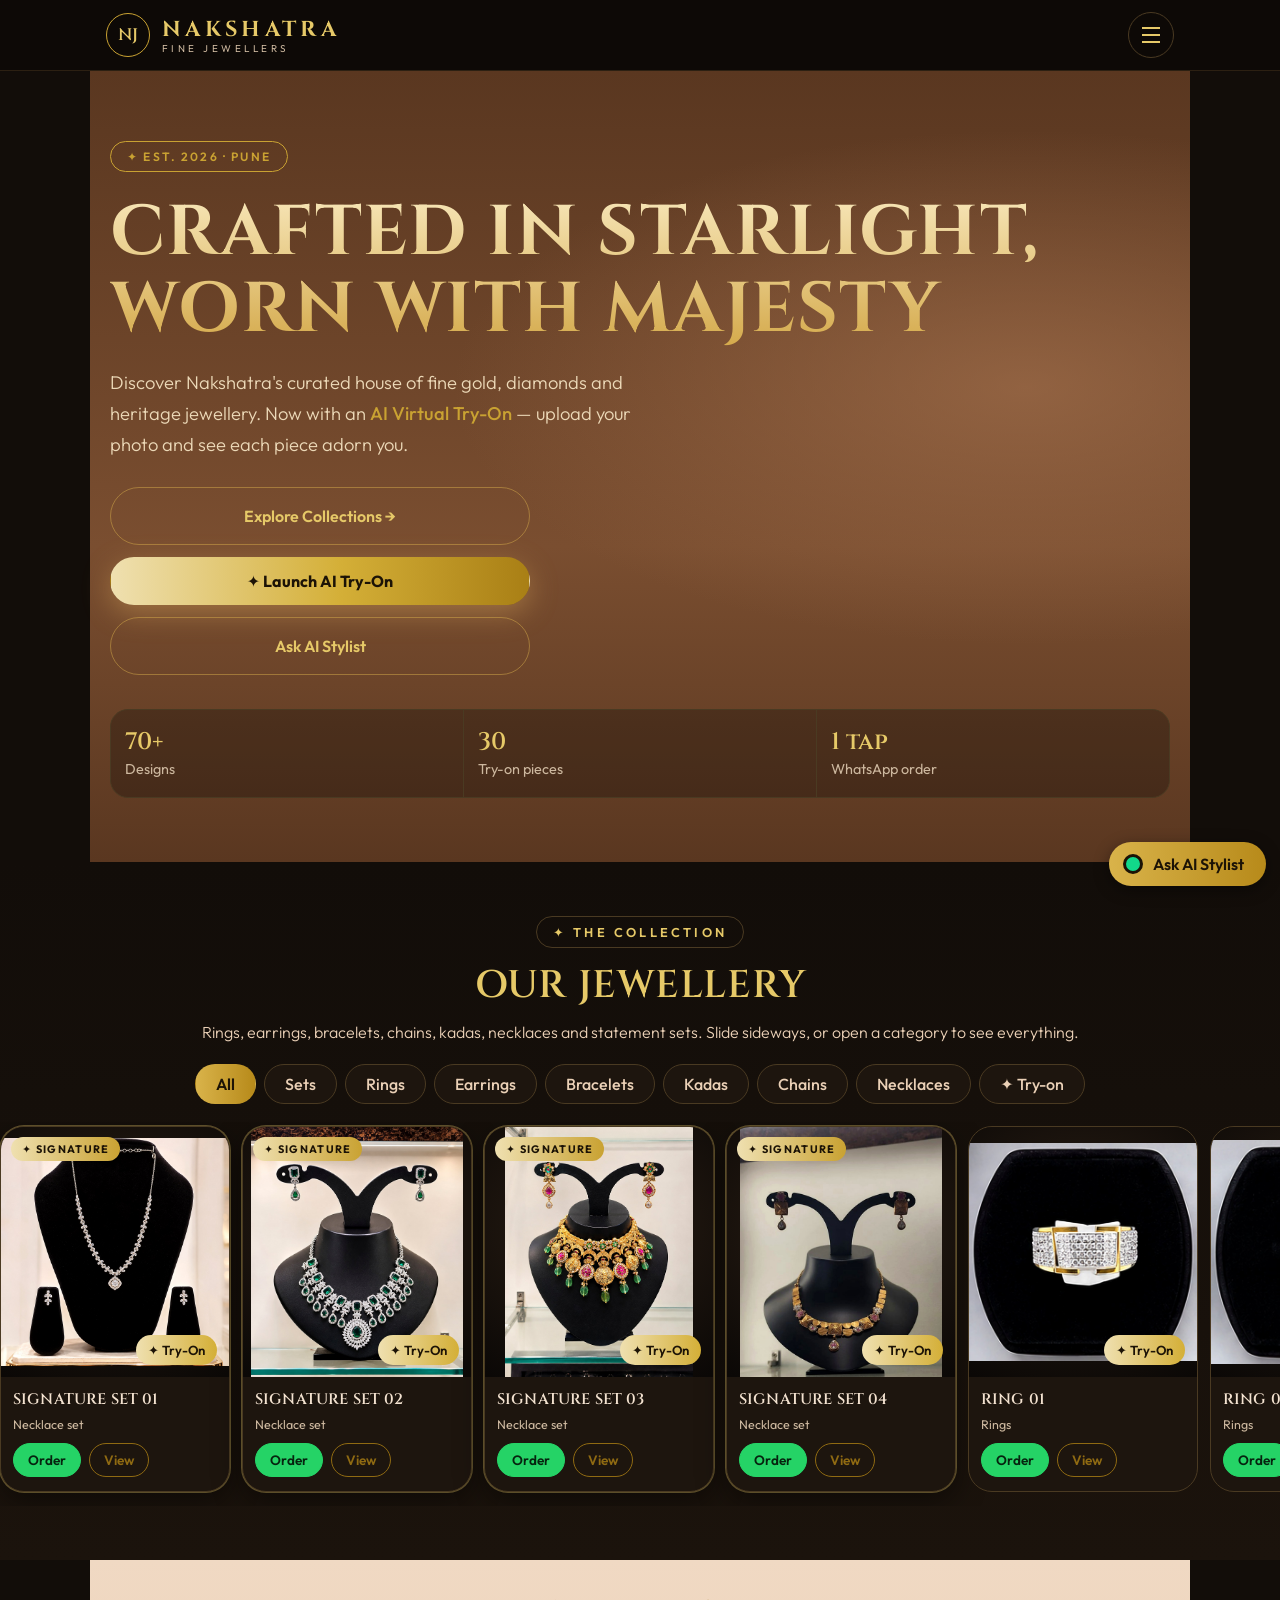
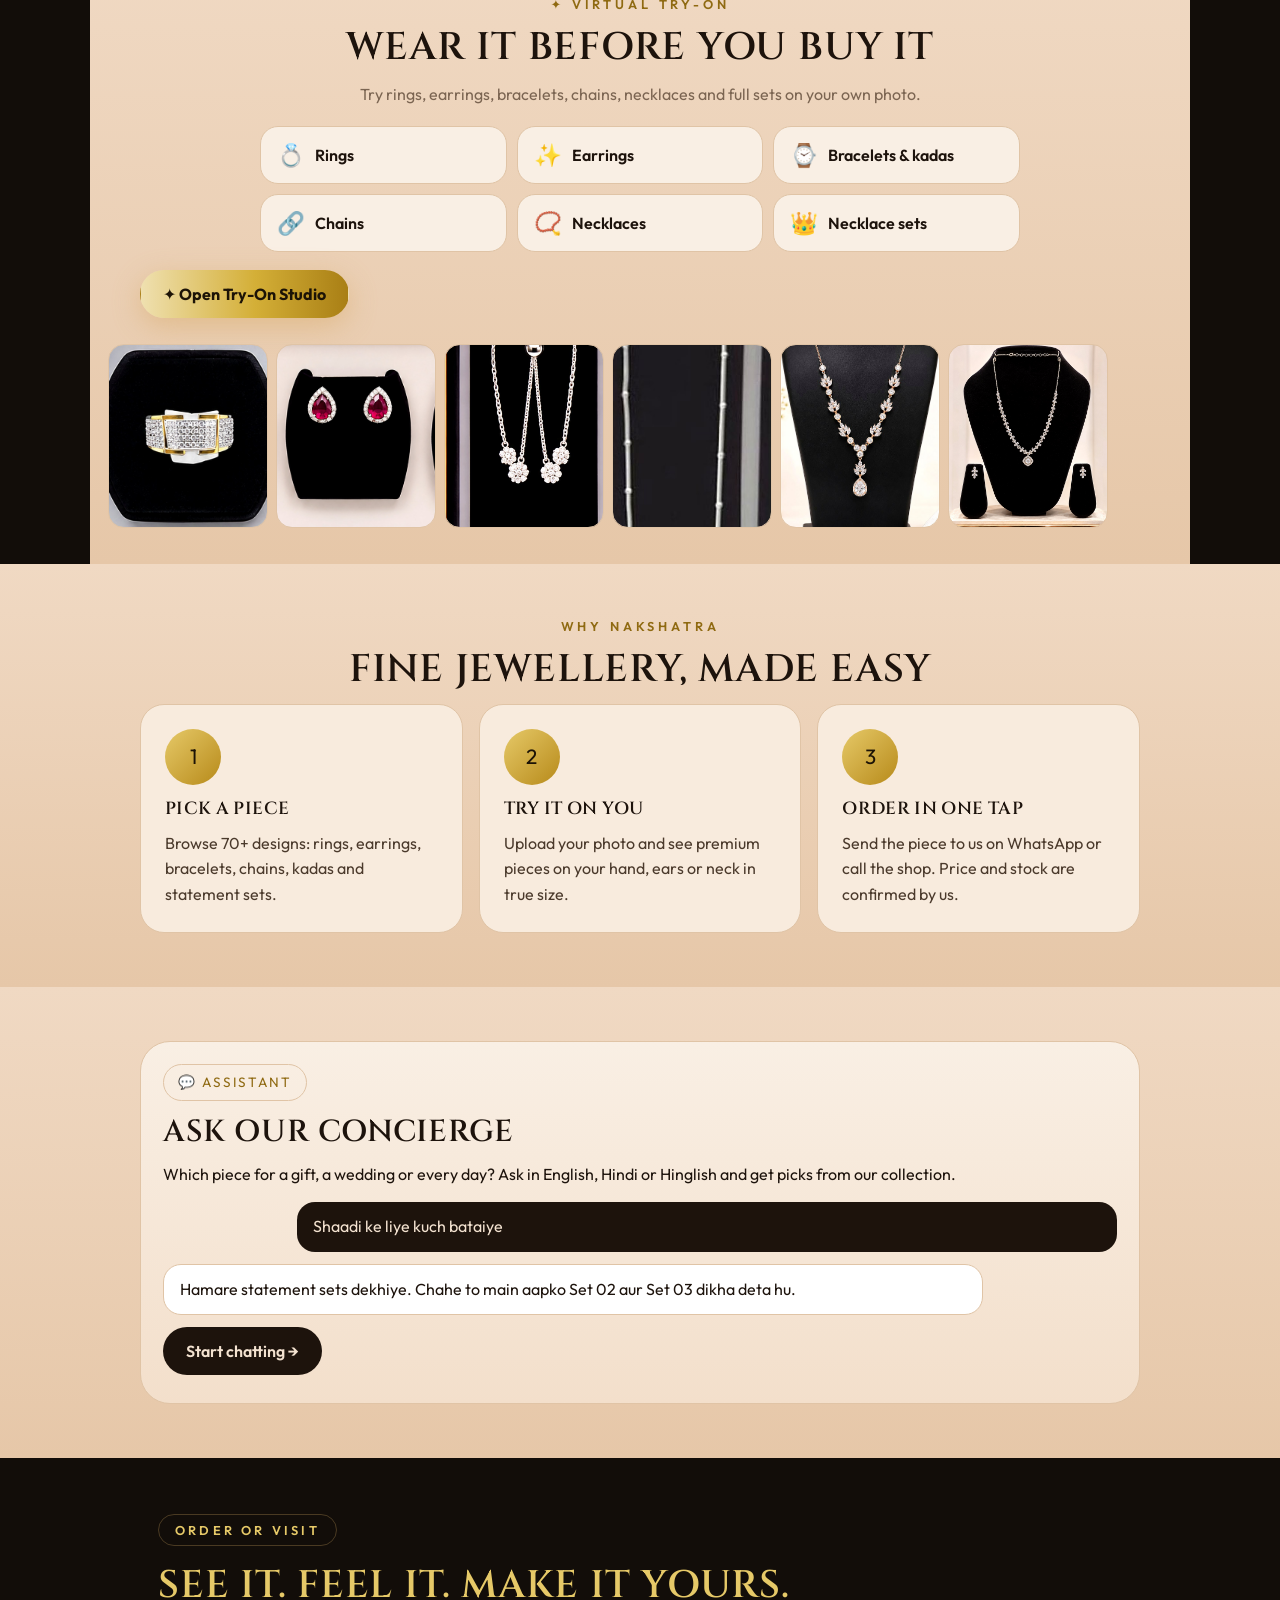
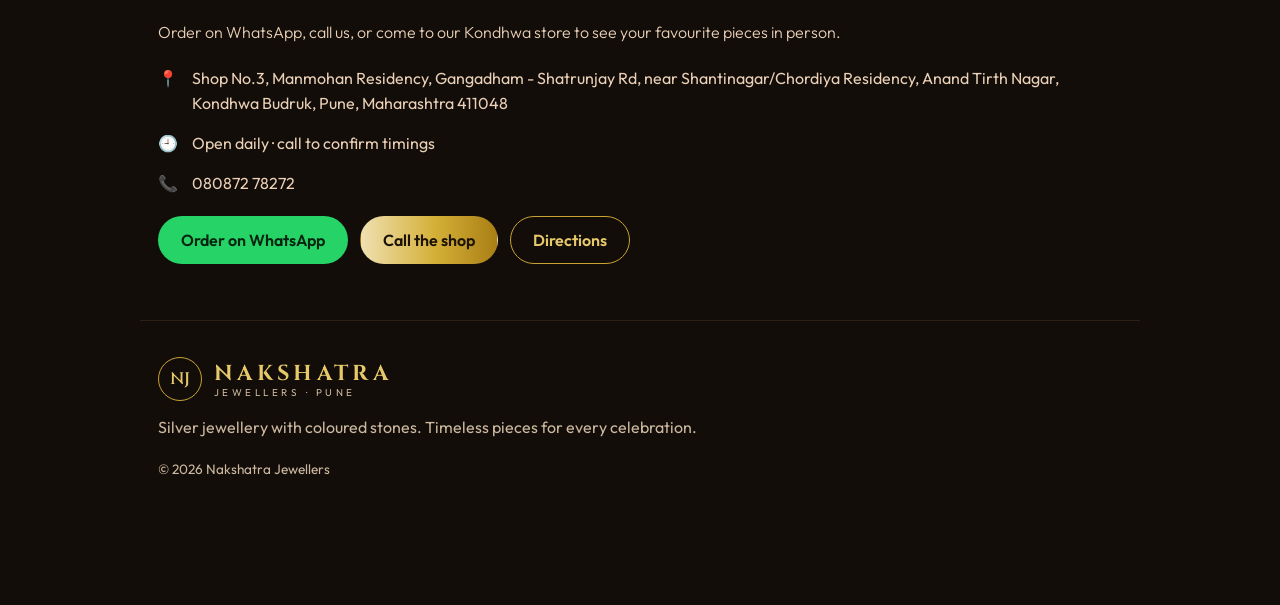
==== commit a0ffaed2: "Try-on: measure wrist from pixels, match ring light to dark photos, keep 5 chains Co-Authored-By: Cl" ====
--- a/docs/index.html
+++ b/docs/index.html
@@ -39,7 +39,7 @@
       <button class="btn gold tryglow" type="button" data-open-studio>✦ Launch AI Try-On</button>
       <button class="btn ghost" type="button" data-open-chat>Ask AI Stylist</button>
     </div>
-    <div class="stats"><div><b>70+</b><span>Designs</span></div><div><b>36</b><span>Try-on pieces</span></div><div><b>1 tap</b><span>WhatsApp order</span></div></div>
+    <div class="stats"><div><b>70+</b><span>Designs</span></div><div><b>30</b><span>Try-on pieces</span></div><div><b>1 tap</b><span>WhatsApp order</span></div></div>
   </section>
 
   <section id="collection" class="band dark">
@@ -144,7 +144,7 @@
 <!-- Try-on studio -->
 <div class="studio-wrap" id="studioWrap" hidden role="dialog" aria-modal="true" aria-labelledby="studioTitle">
   <div class="studio-head">
-    <div><h2 id="studioTitle">Virtual Try-On Studio</h2><p>Upload a photo and see the ring on you.</p></div>
+    <div><h2 id="studioTitle">Virtual Try-On Studio</h2><p>Add a photo and see the piece on you.</p></div>
     <button type="button" id="studioClose" class="x" aria-label="Close studio">×</button>
   </div>
   <div class="studio-body">
@@ -154,34 +154,55 @@
         <li><b>Choose a piece.</b> Rings, earrings, bracelets or a necklace set.</li>
         <li><b>Add your photo.</b> Bright light. Rings: back of your hand. Earrings and sets: your face and neck. Bracelets: your hand and wrist.</li>
         <li><b>Generate.</b> A few seconds and the piece is placed on you.</li>
-        <li><b>Save</b> the image to share it.</li>
+        <li><b>Download</b> the photo or share it on WhatsApp.</li>
       </ol>
     </details>
-    <div class="studio">
-      <div class="stage">
-        <canvas id="cv" width="800" height="600" aria-label="Try-on preview"></canvas>
-        <div class="busy" id="busy" hidden><div><span class="spin" aria-hidden="true"></span><p id="busyTxt"></p></div></div>
-      </div>
-      <div class="controls">
-        <div class="step">
-          <h3>Step 1 · Choose a piece</h3>
-          <div class="filters dk" id="pickTabs" role="group" aria-label="Type"></div>
-          <div class="track picks" id="picks"></div>
+    <div class="studio one">
+      <div class="step">
+        <h3>Step 1 · Choose a piece</h3>
+        <div class="filters dk" id="pickTabs" role="group" aria-label="Type"></div>
+        <div class="track picks" id="picks"></div>
+      </div>
+      <div class="step">
+        <h3>Step 2 · Your photo</h3>
+        <p class="hint" id="photoHint">Choose a piece first.</p>
+        <div class="srcbox" id="srcBox" hidden><img id="srcPrev" alt="Your photo"></div>
+        <input type="file" id="file" class="file" accept="image/*">
+        <input type="file" id="fileCam" class="file" accept="image/*" capture="environment">
+        <div class="photobtns">
+          <label class="btn gold" for="file" id="upload">⬆ Upload photo</label>
+          <button class="btn ghost" type="button" id="camBtn">📷 Take photo</button>
         </div>
-        <div class="step">
-          <h3>Step 2 · Your photo</h3>
-          <p class="hint" id="photoHint">Choose a piece first.</p>
-          <input type="file" id="file" class="file" accept="image/*">
-          <label class="btn gold" for="file" id="upload">⬆ Upload photo</label>
+      </div>
+      <div class="step" id="stepGo" hidden>
+        <h3>Step 3 · See it on you</h3>
+        <button class="btn gold tryglow" id="generate" type="button">✦ Generate try-on</button>
+      </div>
+      <p class="status" id="status" role="status" aria-live="polite">Pick a piece and add a clear photo to start.</p>
+      <div class="step resultbox" id="resultBox" hidden>
+        <h3>Your try-on</h3>
+        <div class="stage">
+          <canvas id="cv" width="800" height="600" aria-label="Try-on result"></canvas>
+          <div class="busy" id="busy" hidden><div><span class="spin" aria-hidden="true"></span><p id="busyTxt"></p></div></div>
         </div>
-        <div class="step" id="stepGo" hidden>
-          <h3>Step 3 · See it on you</h3>
-          <button class="btn gold" id="generate" type="button">Generate try-on</button>
-          <button class="btn ghost" id="save" type="button" disabled>Save image</button>
+        <div class="resultbtns">
+          <button class="btn ghost" id="retry" type="button">↻ Retry</button>
+          <button class="btn gold" id="save" type="button" disabled>⬇ Download</button>
+          <button class="btn wa" id="shareWa" type="button" disabled>Share on WhatsApp</button>
         </div>
-        <p class="status" id="status" role="status" aria-live="polite">Pick a piece and add a clear photo to start.</p>
-      </div>
-    </div>
+        <p class="hint">Each photo carries a small Nakshatra Jewellers mark.</p>
+      </div>
+    </div>
+  </div>
+</div>
+
+<div class="studio-wrap camwrap" id="camWrap" hidden role="dialog" aria-modal="true" aria-label="Camera">
+  <video id="camVideo" playsinline autoplay muted></video>
+  <div class="camhint" id="camHint"></div>
+  <div class="cambar">
+    <button class="btn ghost" type="button" id="camClose">Close</button>
+    <button class="camshot" type="button" id="camShot" aria-label="Take photo"></button>
+    <button class="btn ghost" type="button" id="camFlip">Flip</button>
   </div>
 </div>
 
--- a/docs/style.css
+++ b/docs/style.css
@@ -269,3 +269,19 @@
 .tryband .showcase{grid-template-columns:repeat(6,1fr);gap:8px;margin-top:26px}
 .tryband .showcase div{border-radius:16px;aspect-ratio:1/1.15;border-color:var(--lline)}
 @media (min-width:760px){.tryband .kinds{grid-template-columns:repeat(3,1fr);max-width:760px}}
+
+/* ---- v5: studio in one column, result card, camera ---- */
+.studio.one{display:block;max-width:640px;margin:0 auto}
+.srcbox{margin:0 0 12px;border:1px solid var(--line);border-radius:18px;overflow:hidden;background:#151009}
+.srcbox img{display:block;width:100%;max-height:60vh;object-fit:contain;margin:0 auto}
+.photobtns{display:flex;gap:10px;flex-wrap:wrap}
+.resultbox .stage canvas{max-height:none;width:100%}
+.resultbtns{display:grid;grid-template-columns:1fr 1fr;gap:10px;margin-top:14px}
+.resultbtns .wa{grid-column:1/-1}
+@media (min-width:520px){.resultbtns{grid-template-columns:1fr 1fr 1.4fr}.resultbtns .wa{grid-column:auto}}
+.camwrap{z-index:90;background:#000;display:flex;flex-direction:column}
+.camwrap video{flex:1;min-height:0;width:100%;object-fit:cover;background:#000}
+.cambar{display:flex;align-items:center;justify-content:space-between;gap:12px;padding:14px 18px calc(18px + env(safe-area-inset-bottom,0px));background:#000}
+.camshot{width:70px;height:70px;border-radius:50%;border:4px solid #fff;background:radial-gradient(circle,#fff 60%,#d9b34a 62%);cursor:pointer}
+.camhint{position:absolute;left:0;right:0;top:12px;text-align:center;color:#fff;font:600 .95rem var(--sans);text-shadow:0 1px 6px #000;padding:0 16px}
+.resultbtns .btn{margin:0!important}
